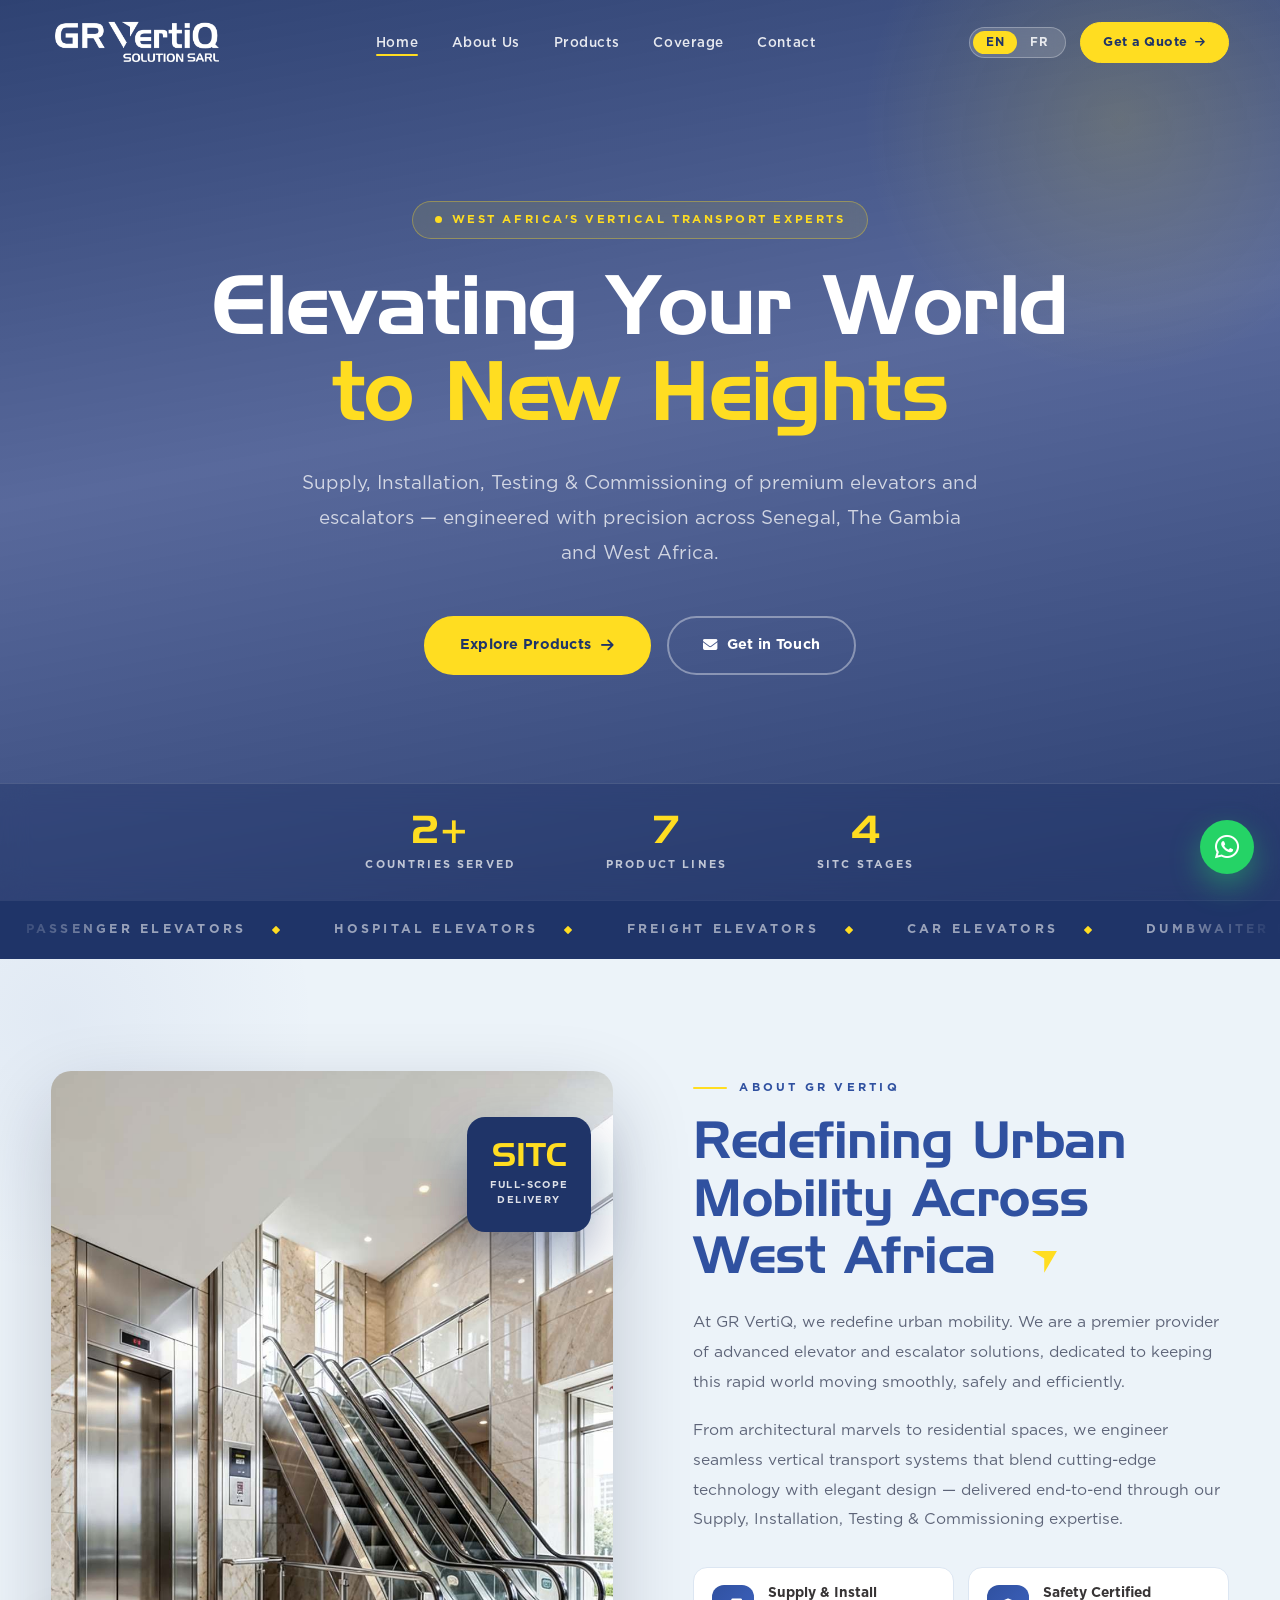
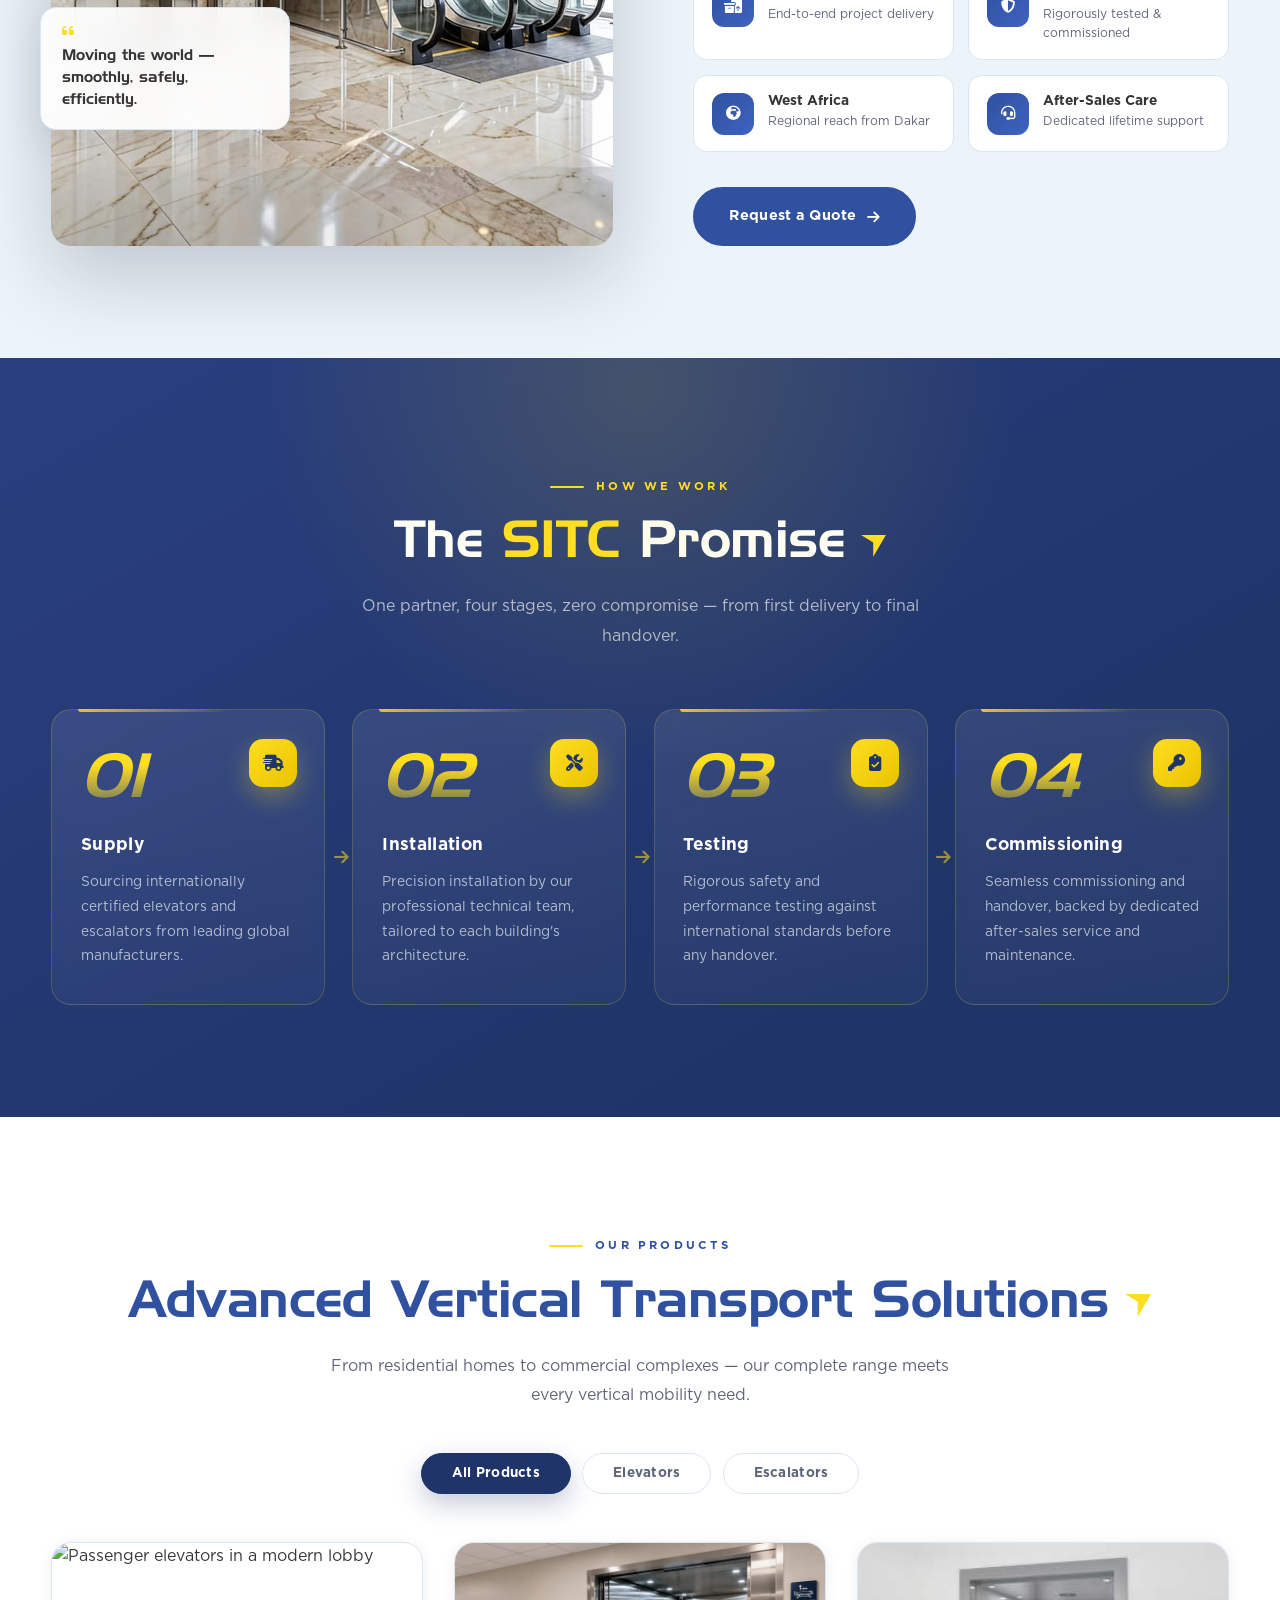
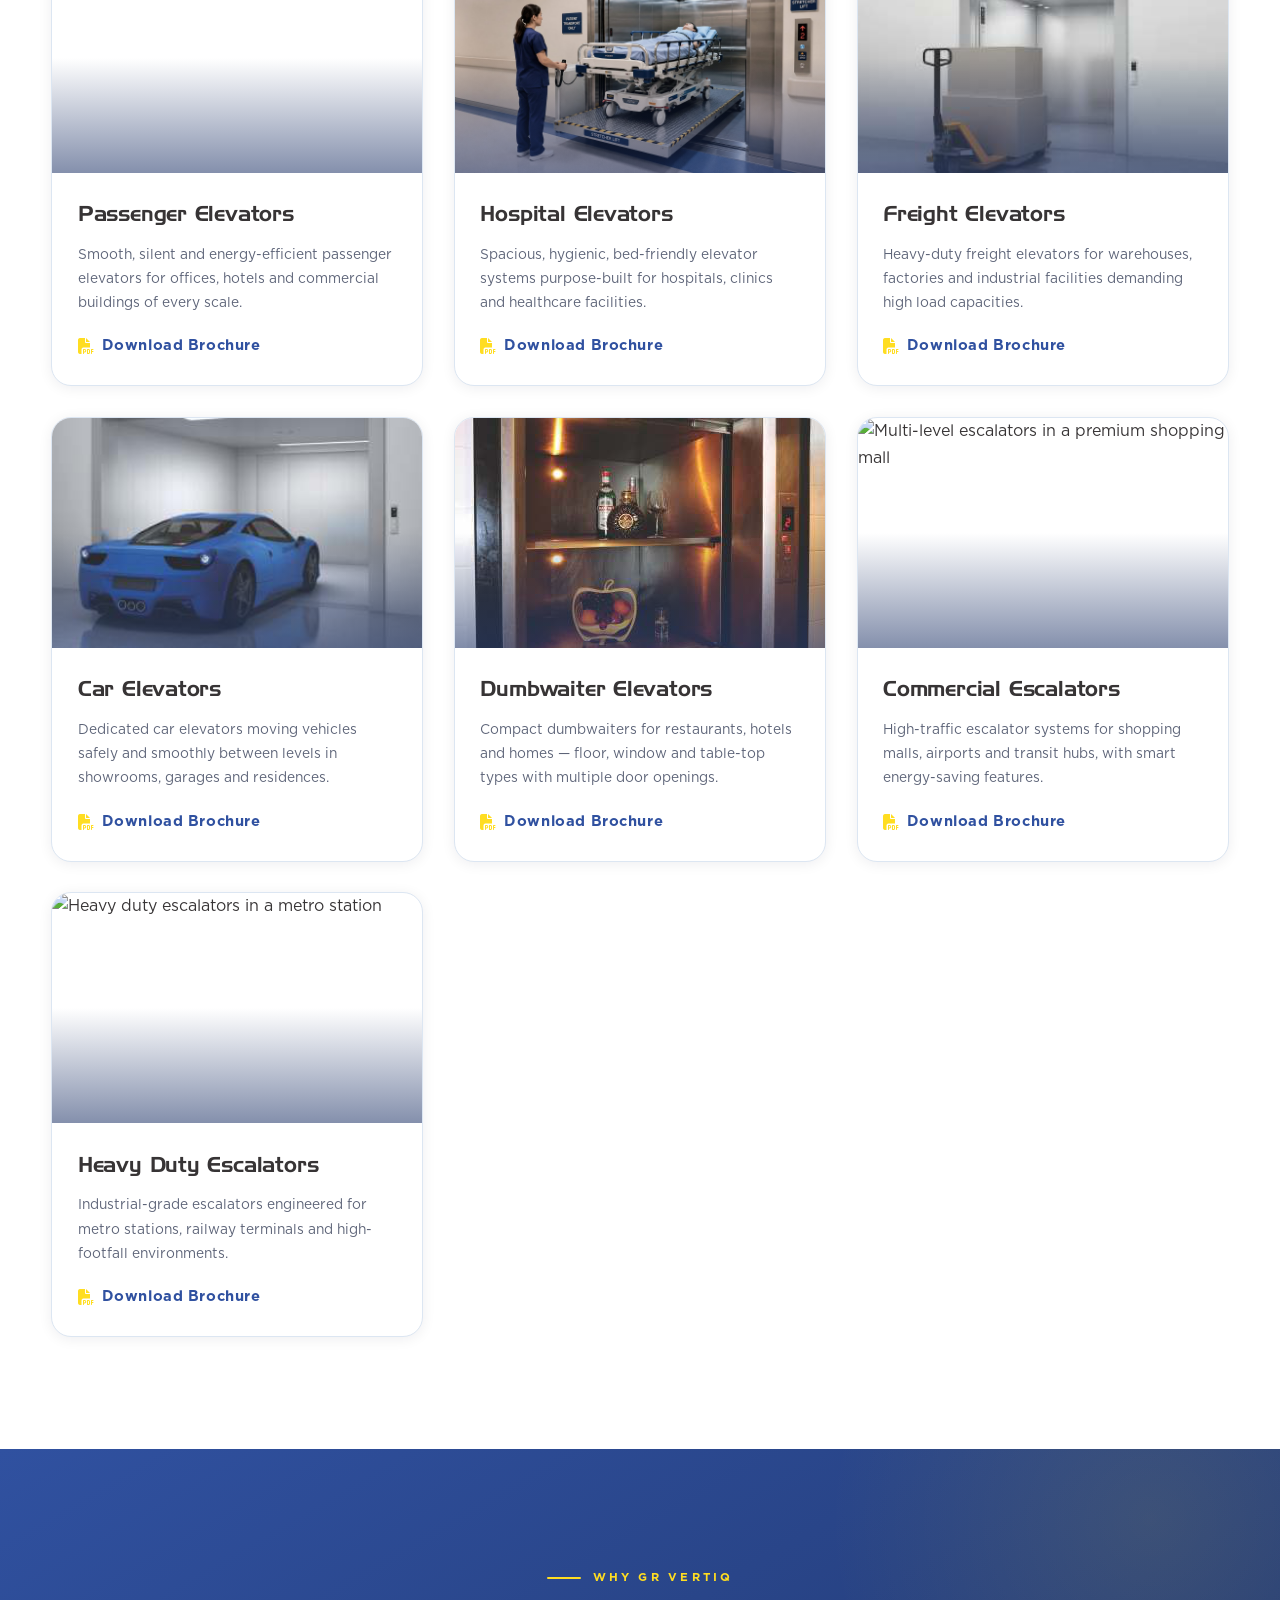
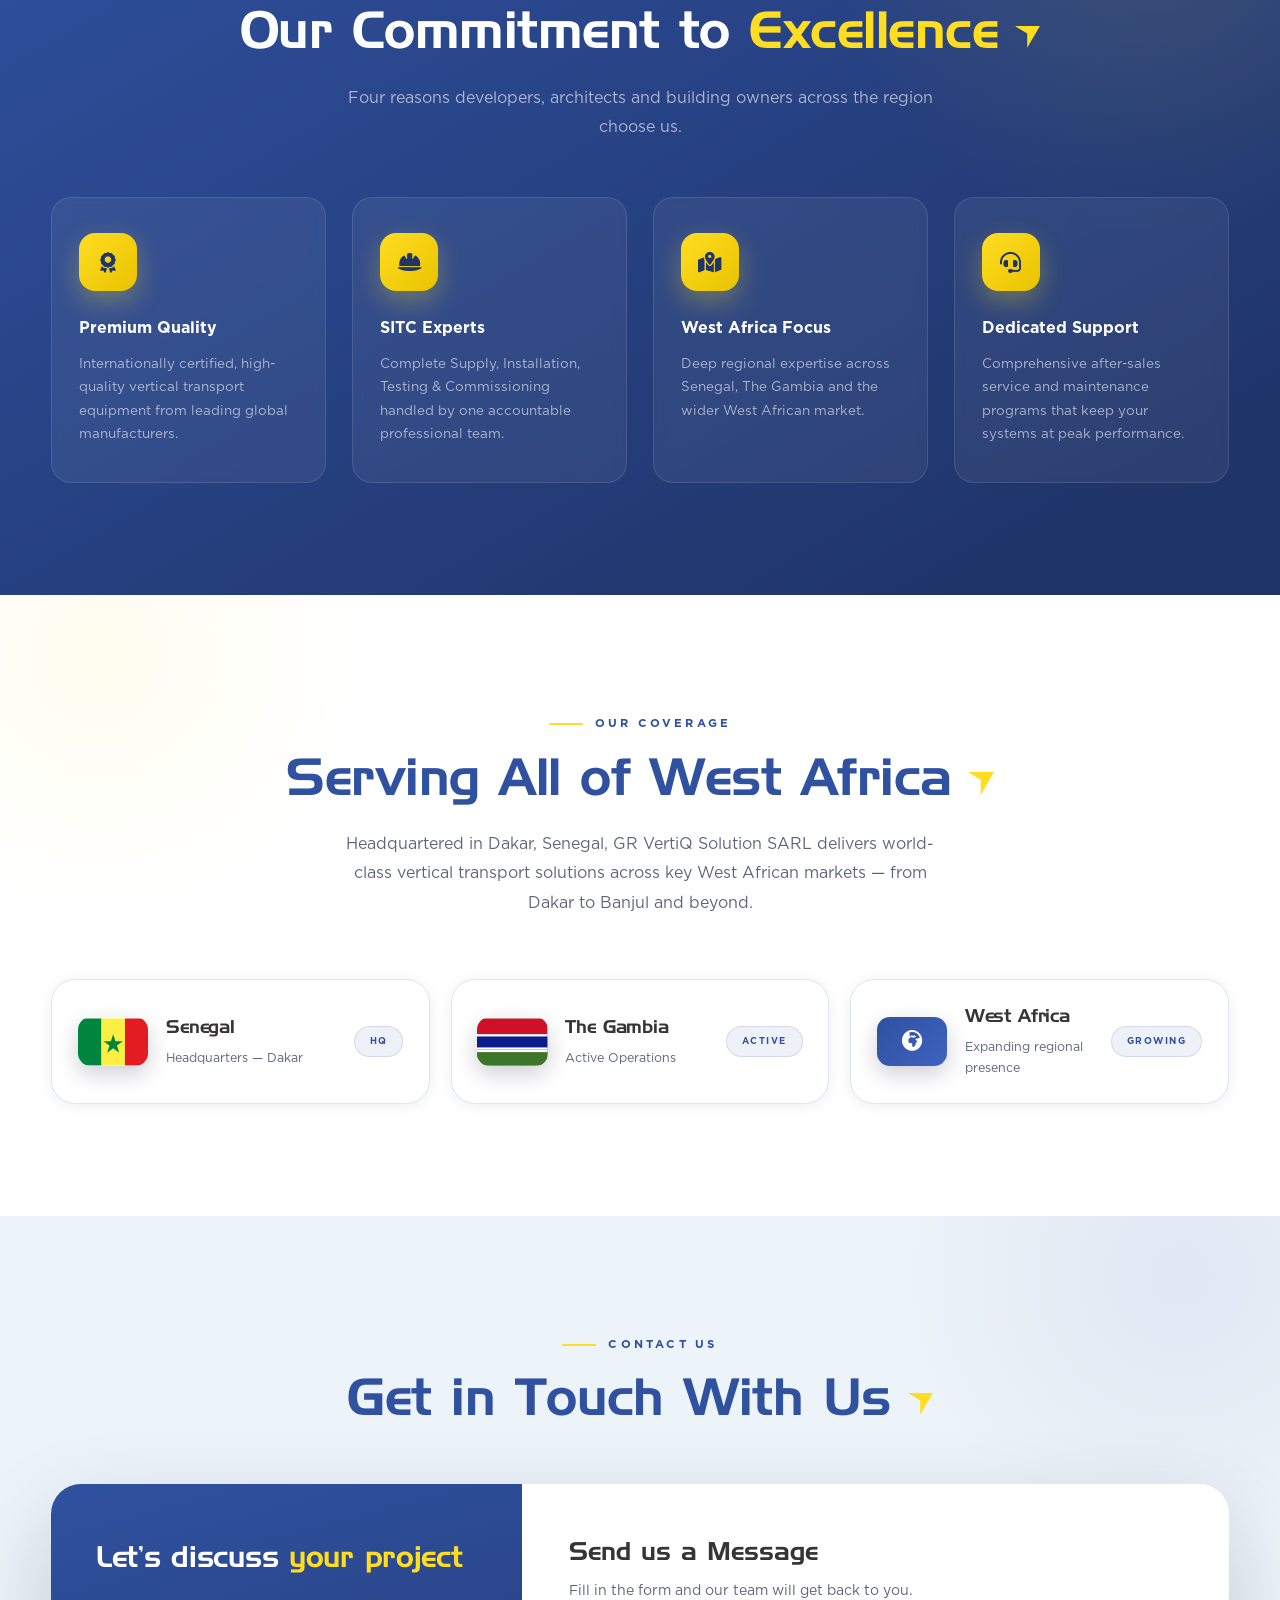
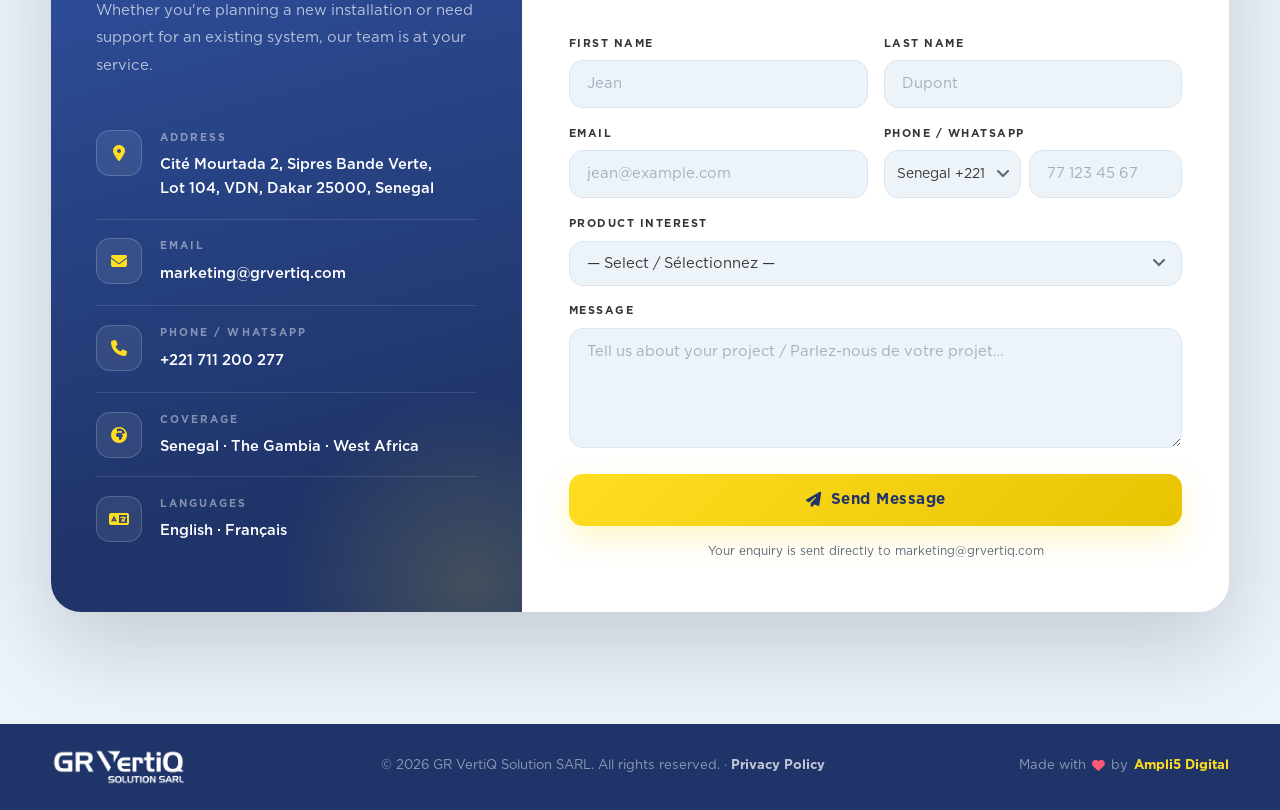
==== index.html @ 3d5f57a4 "GR VertiQ Solution SARL website — brochure-themed bilingual single-page site Elevators & escalators " ====
<!DOCTYPE html>
<html lang="en">
<head>
<meta charset="UTF-8">
<meta name="viewport" content="width=device-width, initial-scale=1.0">

<!-- ════════════ SEO: PRIMARY ════════════
     NOTE: update the domain below if the live site is not https://www.grvertiq.com/ -->
<title>GR VertiQ Solution SARL — Elevators & Escalators | Senegal · The Gambia · West Africa</title>
<meta name="description" content="GR VertiQ Solution SARL — Supply, Installation, Testing &amp; Commissioning (SITC) of premium elevators and escalators across Senegal, The Gambia and West Africa. Request a free quote.">
<meta name="keywords" content="elevators Senegal, escalators Senegal, elevators Dakar, lift installation Senegal, ascenseurs Sénégal, escalators Gambie, passenger elevators, hospital elevators, freight elevators, car elevators, dumbwaiter elevators, SITC, GR VertiQ, West Africa elevators">
<meta name="author" content="GR VertiQ Solution SARL">
<meta name="robots" content="index, follow, max-image-preview:large, max-snippet:-1, max-video-preview:-1">
<meta name="theme-color" content="#1F3468">
<link rel="canonical" href="https://www.grvertiq.com/">

<!-- Geo targeting -->
<meta name="geo.region" content="SN-DK">
<meta name="geo.placename" content="Dakar, Senegal">
<meta name="geo.position" content="14.7167;-17.4677">
<meta name="ICBM" content="14.7167, -17.4677">

<!-- ════════════ Open Graph (Facebook / LinkedIn / WhatsApp) ════════════ -->
<meta property="og:type" content="website">
<meta property="og:site_name" content="GR VertiQ Solution SARL">
<meta property="og:title" content="GR VertiQ Solution SARL — Premium Elevators &amp; Escalators in West Africa">
<meta property="og:description" content="Supply, Installation, Testing &amp; Commissioning of premium elevators and escalators across Senegal, The Gambia and West Africa.">
<meta property="og:url" content="https://www.grvertiq.com/">
<meta property="og:image" content="https://www.grvertiq.com/logo.png">
<meta property="og:image:width" content="1200">
<meta property="og:image:height" content="630">
<meta property="og:image:alt" content="Premium modern elevators by GR VertiQ Solution SARL">
<meta property="og:locale" content="en_US">
<meta property="og:locale:alternate" content="fr_FR">

<!-- ════════════ Twitter Card ════════════ -->
<meta name="twitter:card" content="summary_large_image">
<meta name="twitter:title" content="GR VertiQ Solution SARL — Elevators &amp; Escalators, West Africa">
<meta name="twitter:description" content="Premium vertical transport solutions — supplied, installed, tested and commissioned across Senegal, The Gambia and West Africa.">
<meta name="twitter:image" content="https://www.grvertiq.com/logo.png">
<meta name="twitter:image:alt" content="Premium modern elevators by GR VertiQ Solution SARL">

<link rel="icon" type="image/png" href="logo.png">
<link rel="apple-touch-icon" href="logo.png">

<!-- ════════════ Structured data: LocalBusiness ════════════ -->
<script type="application/ld+json">
{
  "@context": "https://schema.org",
  "@type": "LocalBusiness",
  "@id": "https://www.grvertiq.com/#business",
  "name": "GR VertiQ Solution SARL",
  "description": "Supply, Installation, Testing & Commissioning (SITC) of premium elevators and escalators across Senegal, The Gambia and West Africa.",
  "url": "https://www.grvertiq.com/",
  "logo": "https://www.grvertiq.com/logo.png",
  "image": "https://www.grvertiq.com/logo.png",
  "email": "marketing@grvertiq.com",
  "telephone": "+221711200277",
  "address": {
    "@type": "PostalAddress",
    "addressLocality": "Dakar",
    "addressCountry": "SN"
  },
  "geo": {
    "@type": "GeoCoordinates",
    "latitude": 14.7167,
    "longitude": -17.4677
  },
  "areaServed": [
    { "@type": "Country", "name": "Senegal" },
    { "@type": "Country", "name": "The Gambia" },
    { "@type": "Place", "name": "West Africa" }
  ],
  "knowsLanguage": ["en", "fr"],
  "makesOffer": [
    { "@type": "Offer", "itemOffered": { "@type": "Service", "name": "Passenger Elevators" } },
    { "@type": "Offer", "itemOffered": { "@type": "Service", "name": "Hospital Elevators" } },
    { "@type": "Offer", "itemOffered": { "@type": "Service", "name": "Freight Elevators" } },
    { "@type": "Offer", "itemOffered": { "@type": "Service", "name": "Car Elevators" } },
    { "@type": "Offer", "itemOffered": { "@type": "Service", "name": "Dumbwaiter Elevators" } },
    { "@type": "Offer", "itemOffered": { "@type": "Service", "name": "Commercial Escalators" } },
    { "@type": "Offer", "itemOffered": { "@type": "Service", "name": "Heavy Duty Escalators" } },
    { "@type": "Offer", "itemOffered": { "@type": "Service", "name": "Elevator & Escalator Maintenance" } }
  ]
}
</script>
<!-- Brand fonts from the GRVERTIQ brochure (Handel Gothic headings · Gotham body) -->
<link rel="preload" href="fonts/HandelGothic.ttf" as="font" type="font/ttf" crossorigin>
<link rel="preload" href="fonts/Gotham-Book.otf" as="font" type="font/otf" crossorigin>
<link rel="preload" href="fonts/Gotham-Bold.otf" as="font" type="font/otf" crossorigin>
<link rel="stylesheet" href="https://cdnjs.cloudflare.com/ajax/libs/font-awesome/6.5.0/css/all.min.css">
<script>document.documentElement.classList.add('js');</script>
<link rel="stylesheet" href="styles.css">
</head>
<body>

<!-- PRELOADER -->
<div id="loader">
  <img src="logo.png" alt="GR VertiQ">
  <div class="loader-bar"><i></i></div>
</div>

<!-- NAV -->
<nav id="nav">
  <a href="#home" class="nav-logo"><img src="logo.png" alt="GR VertiQ Solution SARL"></a>
  <ul class="nav-links">
    <li><a href="#home"><span class="en-only">Home</span><span class="fr-only">Accueil</span></a></li>
    <li><a href="#about"><span class="en-only">About Us</span><span class="fr-only">À Propos</span></a></li>
    <li><a href="#products"><span class="en-only">Products</span><span class="fr-only">Produits</span></a></li>
    <li><a href="#location"><span class="en-only">Coverage</span><span class="fr-only">Couverture</span></a></li>
    <li><a href="#contact"><span class="en-only">Contact</span><span class="fr-only">Contact</span></a></li>
  </ul>
  <div class="nav-right">
    <div class="lang-pill">
      <button class="lang-btn on" id="btnEN" onclick="setLang('en')">EN</button>
      <button class="lang-btn" id="btnFR" onclick="setLang('fr')">FR</button>
    </div>
    <a href="#contact" class="nav-cta"><span class="en-only">Get a Quote</span><span class="fr-only">Devis</span> <i class="fas fa-arrow-right" style="font-size:.7rem;"></i></a>
    <button class="hamburger" id="ham" onclick="toggleNav()" aria-label="Menu">
      <span></span><span></span><span></span>
    </button>
  </div>
</nav>

<!-- MOBILE MENU -->
<div class="mobile-menu" id="mmenu">
  <img src="logo.png" alt="GR VertiQ" class="mlogo">
  <button class="mclose" onclick="toggleNav()" aria-label="Close menu"><i class="fas fa-xmark"></i></button>
  <a href="#home"><span class="mnum">01</span><span class="en-only">Home</span><span class="fr-only">Accueil</span></a>
  <a href="#about"><span class="mnum">02</span><span class="en-only">About Us</span><span class="fr-only">À Propos</span></a>
  <a href="#products"><span class="mnum">03</span><span class="en-only">Products</span><span class="fr-only">Produits</span></a>
  <a href="#location"><span class="mnum">04</span><span class="en-only">Coverage</span><span class="fr-only">Couverture</span></a>
  <a href="#contact"><span class="mnum">05</span><span class="en-only">Contact</span><span class="fr-only">Contact</span></a>
</div>

<!-- HERO -->
<section id="home">
  <div class="hero-bg" id="heroBg"></div>
  <div class="hero-ov"></div>
  <div class="hero-glow"></div>
  <div class="hero-c">
    <div class="hero-badge h-in">
      <span class="dot"></span>
      <span class="en-only">West Africa's Vertical Transport Experts</span>
      <span class="fr-only">Experts en Transport Vertical en Afrique de l'Ouest</span>
    </div>
    <h1 class="hero-h1 h-in hd1">
      <span class="en-only">Elevating Your World <em>to New Heights</em></span>
      <span class="fr-only">Élevons Votre Monde <em>Vers de Nouveaux Sommets</em></span>
    </h1>
    <p class="hero-sub h-in hd2">
      <span class="en-only">Supply, Installation, Testing &amp; Commissioning of premium elevators and escalators — engineered with precision across Senegal, The Gambia and West Africa.</span>
      <span class="fr-only">Fourniture, Installation, Tests et Mise en Service d'ascenseurs et d'escalators haut de gamme — avec précision au Sénégal, en Gambie et en Afrique de l'Ouest.</span>
    </p>
    <div class="hero-btns h-in hd3">
      <a href="#products" class="btn btn-gold">
        <span class="en-only">Explore Products</span><span class="fr-only">Voir Nos Produits</span>
        <i class="fas fa-arrow-right"></i>
      </a>
      <a href="#contact" class="btn btn-ghost">
        <i class="fas fa-envelope"></i>
        <span class="en-only">Get in Touch</span><span class="fr-only">Nous Contacter</span>
      </a>
    </div>
  </div>
  <div class="hero-stats">
    <div class="hstat"><div class="hstat-n"><span class="cnt" data-n="2">0</span>+</div><div class="hstat-l en-only">Countries Served</div><div class="hstat-l fr-only">Pays Desservis</div></div>
    <div class="hstat"><div class="hstat-n"><span class="cnt" data-n="7">0</span></div><div class="hstat-l en-only">Product Lines</div><div class="hstat-l fr-only">Gammes de Produits</div></div>
    <div class="hstat"><div class="hstat-n"><span class="cnt" data-n="4">0</span></div><div class="hstat-l en-only">SITC Stages</div><div class="hstat-l fr-only">Étapes SITC</div></div>
  </div>
</section>

<!-- MARQUEE -->
<div class="marquee" aria-hidden="true">
  <div class="mq-track" id="mqTrack">
    <span class="mq-item"><span class="en-only">Passenger Elevators</span><span class="fr-only">Ascenseurs Passagers</span> <i class="fas fa-diamond"></i></span>
    <span class="mq-item"><span class="en-only">Hospital Elevators</span><span class="fr-only">Ascenseurs Hospitaliers</span> <i class="fas fa-diamond"></i></span>
    <span class="mq-item"><span class="en-only">Freight Elevators</span><span class="fr-only">Monte-Charges</span> <i class="fas fa-diamond"></i></span>
    <span class="mq-item"><span class="en-only">Car Elevators</span><span class="fr-only">Ascenseurs pour Voitures</span> <i class="fas fa-diamond"></i></span>
    <span class="mq-item"><span class="en-only">Dumbwaiter Elevators</span><span class="fr-only">Monte-Plats</span> <i class="fas fa-diamond"></i></span>
    <span class="mq-item"><span class="en-only">Commercial Escalators</span><span class="fr-only">Escalators Commerciaux</span> <i class="fas fa-diamond"></i></span>
    <span class="mq-item"><span class="en-only">Heavy Duty Escalators</span><span class="fr-only">Escalators Grande Capacité</span> <i class="fas fa-diamond"></i></span>
  </div>
</div>

<!-- ENGINEERING SHOWCASE (3D)
<section id="engineering" class="eng" aria-label="Elevator engineering showcase">
  <div class="eng-pin" id="engPin">
    <canvas id="engCanvas" aria-hidden="true"></canvas>
    <div class="eng-points" id="engPoints" aria-hidden="true">
      <div class="eng-pt" data-part="cabin"><span class="pt-dot"></span><div><h4><span class="en-only">Elevator Cabin</span><span class="fr-only">Cabine</span></h4><p><span class="en-only">Premium passenger car with architectural finishes</span><span class="fr-only">Cabine haut de gamme aux finitions architecturales</span></p></div></div>
      <div class="eng-pt" data-part="doors"><span class="pt-dot"></span><div><h4><span class="en-only">Door System</span><span class="fr-only">Système de Portes</span></h4><p><span class="en-only">Sensor-protected automatic landing doors</span><span class="fr-only">Portes palières automatiques protégées par capteurs</span></p></div></div>
      <div class="eng-pt" data-part="railL"><span class="pt-dot"></span><div><h4><span class="en-only">Guide Rails</span><span class="fr-only">Rails de Guidage</span></h4><p><span class="en-only">Precision-aligned vertical guidance</span><span class="fr-only">Guidage vertical aligné avec précision</span></p></div></div>
      <div class="eng-pt" data-part="counterweight"><span class="pt-dot"></span><div><h4><span class="en-only">Counterweight</span><span class="fr-only">Contrepoids</span></h4><p><span class="en-only">Balances the car for efficient travel</span><span class="fr-only">Équilibre la cabine pour un déplacement efficace</span></p></div></div>
      <div class="eng-pt" data-part="motor"><span class="pt-dot"></span><div><h4><span class="en-only">Traction Motor</span><span class="fr-only">Moteur de Traction</span></h4><p><span class="en-only">Gearless drive machine — smooth and silent</span><span class="fr-only">Machine gearless — fluide et silencieuse</span></p></div></div>
      <div class="eng-pt" data-part="ropes"><span class="pt-dot"></span><div><h4><span class="en-only">Suspension Ropes</span><span class="fr-only">Câbles de Suspension</span></h4><p><span class="en-only">High-tensile steel cables with safety reserves</span><span class="fr-only">Câbles acier haute résistance avec réserves de sécurité</span></p></div></div>
      <div class="eng-pt" data-part="cabinet"><span class="pt-dot"></span><div><h4><span class="en-only">Control Cabinet</span><span class="fr-only">Armoire de Commande</span></h4><p><span class="en-only">Intelligent controller monitoring every move</span><span class="fr-only">Contrôleur intelligent surveillant chaque mouvement</span></p></div></div>
      <div class="eng-pt" data-part="brake"><span class="pt-dot"></span><div><h4><span class="en-only">Safety Brake</span><span class="fr-only">Frein de Sécurité</span></h4><p><span class="en-only">Certified emergency stopping gear</span><span class="fr-only">Parachute d'arrêt d'urgence certifié</span></p></div></div>
      <div class="eng-pt" data-part="governor"><span class="pt-dot"></span><div><h4><span class="en-only">Overspeed Governor</span><span class="fr-only">Limiteur de Vitesse</span></h4><p><span class="en-only">Mechanical watchdog on travel speed</span><span class="fr-only">Surveillance mécanique de la vitesse</span></p></div></div>
      <div class="eng-pt" data-part="buffer"><span class="pt-dot"></span><div><h4><span class="en-only">Pit Buffers</span><span class="fr-only">Amortisseurs de Fosse</span></h4><p><span class="en-only">Energy absorbers — the final protection layer</span><span class="fr-only">Absorbeurs d'énergie — l'ultime protection</span></p></div></div>
    </div>
    <div class="eng-scrollhint" id="engHint"><span class="en-only">Scroll to explore the system</span><span class="fr-only">Faites défiler pour explorer</span><div class="line"></div></div>
  </div>
</section> -->

<!-- ABOUT -->
<section id="about">
  <div class="ctr">
    <div class="about-grid">
      <div class="about-imgs rv-l">
        <img class="aimg-main" src="images/about-brochure-cover.jpg" alt="Premium elevator and escalators in a marble lobby" loading="lazy">
        <div class="about-float">
          <div class="fn">SITC</div>
          <div class="ft en-only">Full-Scope<br>Delivery</div>
          <div class="ft fr-only">Prestation<br>Complète</div>
        </div>
        <div class="about-quote">
          <i class="fas fa-quote-left"></i>
          <p class="en-only">Moving the world — smoothly, safely, efficiently.</p>
          <p class="fr-only">Faire bouger le monde — en douceur, en sécurité, efficacement.</p>
        </div>
      </div>
      <div class="about-body">
        <div class="sec-label rv"><span class="en-only">About GR VertiQ</span><span class="fr-only">À Propos de GR VertiQ</span></div>
        <h2 class="sec-h2 rv d1">
          <span class="en-only">Redefining <span>Urban Mobility</span> Across West Africa</span>
          <span class="fr-only">Redéfinir la <span>Mobilité Urbaine</span> en Afrique de l'Ouest</span>
        </h2>
        <p class="rv d2 en-only">At GR VertiQ, we redefine urban mobility. We are a premier provider of advanced elevator and escalator solutions, dedicated to keeping this rapid world moving smoothly, safely and efficiently.</p>
        <p class="rv d2 fr-only">Chez GR VertiQ, nous redéfinissons la mobilité urbaine. Fournisseur de premier plan de solutions avancées d'ascenseurs et d'escalators, nous veillons à ce que ce monde en mouvement avance en douceur, en sécurité et avec efficacité.</p>
        <p class="rv d2 en-only">From architectural marvels to residential spaces, we engineer seamless vertical transport systems that blend cutting-edge technology with elegant design — delivered end-to-end through our Supply, Installation, Testing &amp; Commissioning expertise.</p>
        <p class="rv d2 fr-only">Des merveilles architecturales aux espaces résidentiels, nous concevons des systèmes de transport vertical alliant technologie de pointe et design élégant — livrés clé en main grâce à notre expertise en Fourniture, Installation, Tests et Mise en Service.</p>
        <div class="features-grid rv d3">
          <div class="feat"><div class="feat-ico"><i class="fas fa-boxes-packing"></i></div><div><h4><span class="en-only">Supply &amp; Install</span><span class="fr-only">Fourniture &amp; Pose</span></h4><p><span class="en-only">End-to-end project delivery</span><span class="fr-only">Projets livrés de bout en bout</span></p></div></div>
          <div class="feat"><div class="feat-ico"><i class="fas fa-shield-halved"></i></div><div><h4><span class="en-only">Safety Certified</span><span class="fr-only">Certifié Sécurité</span></h4><p><span class="en-only">Rigorously tested &amp; commissioned</span><span class="fr-only">Testé et mis en service avec rigueur</span></p></div></div>
          <div class="feat"><div class="feat-ico"><i class="fas fa-earth-africa"></i></div><div><h4><span class="en-only">West Africa</span><span class="fr-only">Afrique de l'Ouest</span></h4><p><span class="en-only">Regional reach from Dakar</span><span class="fr-only">Rayonnement régional depuis Dakar</span></p></div></div>
          <div class="feat"><div class="feat-ico"><i class="fas fa-headset"></i></div><div><h4><span class="en-only">After-Sales Care</span><span class="fr-only">Service Après-Vente</span></h4><p><span class="en-only">Dedicated lifetime support</span><span class="fr-only">Support dédié et durable</span></p></div></div>
        </div>
        <a href="#contact" class="btn btn-navy rv d4"><span class="en-only">Request a Quote</span><span class="fr-only">Demander un Devis</span> <i class="fas fa-arrow-right"></i></a>
      </div>
    </div>
  </div>
</section>

<!-- SITC PROCESS -->
<section id="process">
  <div class="ctr">
    <div class="center">
      <div class="sec-label rv"><span class="en-only">How We Work</span><span class="fr-only">Notre Méthode</span></div>
      <h2 class="sec-h2 rv d1"><span class="en-only">The <span>SITC</span> Promise</span><span class="fr-only">L'Engagement <span>SITC</span></span></h2>
      <p class="lead rv d2"><span class="en-only">One partner, four stages, zero compromise — from first delivery to final handover.</span><span class="fr-only">Un partenaire, quatre étapes, zéro compromis — de la première livraison à la remise finale.</span></p>
    </div>
    <div class="proc-grid">
      <div class="proc rv"><div class="proc-ico"><i class="fas fa-truck-fast"></i></div><i class="fas fa-arrow-right proc-link"></i><div class="proc-n">01</div><h3><span class="en-only">Supply</span><span class="fr-only">Fourniture</span></h3><p><span class="en-only">Sourcing internationally certified elevators and escalators from leading global manufacturers.</span><span class="fr-only">Approvisionnement en équipements certifiés auprès des plus grands fabricants mondiaux.</span></p></div>
      <div class="proc rv d1"><div class="proc-ico"><i class="fas fa-screwdriver-wrench"></i></div><i class="fas fa-arrow-right proc-link"></i><div class="proc-n">02</div><h3><span class="en-only">Installation</span><span class="fr-only">Installation</span></h3><p><span class="en-only">Precision installation by our professional technical team, tailored to each building's architecture.</span><span class="fr-only">Pose de précision par notre équipe technique, adaptée à l'architecture de chaque bâtiment.</span></p></div>
      <div class="proc rv d2"><div class="proc-ico"><i class="fas fa-clipboard-check"></i></div><i class="fas fa-arrow-right proc-link"></i><div class="proc-n">03</div><h3><span class="en-only">Testing</span><span class="fr-only">Tests</span></h3><p><span class="en-only">Rigorous safety and performance testing against international standards before any handover.</span><span class="fr-only">Tests rigoureux de sécurité et de performance selon les normes internationales avant remise.</span></p></div>
      <div class="proc rv d3"><div class="proc-ico"><i class="fas fa-key"></i></div><i class="fas fa-arrow-right proc-link"></i><div class="proc-n">04</div><h3><span class="en-only">Commissioning</span><span class="fr-only">Mise en Service</span></h3><p><span class="en-only">Seamless commissioning and handover, backed by dedicated after-sales service and maintenance.</span><span class="fr-only">Mise en service fluide et remise des clés, avec service après-vente et maintenance dédiés.</span></p></div>
    </div>
  </div>
</section>

<!-- PRODUCTS -->
<section id="products">
  <div class="ctr wide">
    <div class="center">
      <div class="sec-label rv"><span class="en-only">Our Products</span><span class="fr-only">Nos Produits</span></div>
      <h2 class="sec-h2 rv d1"><span class="en-only">Advanced <span>Vertical Transport</span> Solutions</span><span class="fr-only">Solutions de <span>Transport Vertical</span> Avancées</span></h2>
      <p class="lead rv d2"><span class="en-only">From residential homes to commercial complexes — our complete range meets every vertical mobility need.</span><span class="fr-only">Des résidences aux complexes commerciaux — notre gamme complète répond à chaque besoin de mobilité verticale.</span></p>
    </div>
    <div class="tabs rv">
      <button class="tab on" data-f="all" onclick="filterProd(this,'all')"><span class="en-only">All Products</span><span class="fr-only">Tous</span></button>
      <button class="tab" data-f="elev" onclick="filterProd(this,'elev')"><span class="en-only">Elevators</span><span class="fr-only">Ascenseurs</span></button>
      <button class="tab" data-f="esc" onclick="filterProd(this,'esc')"><span class="en-only">Escalators</span><span class="fr-only">Escalators</span></button>
    </div>
    <div class="prod-grid">

      <div class="pcard rv" data-c="elev">
        <div class="pcard-img">
          <img src="https://images.unsplash.com/photo-1758448721149-aa0ce8e1b2c9?w=800&q=80&auto=format&fit=crop" alt="Passenger elevators in a modern lobby" loading="lazy">
          <div class="pcard-ov"></div>
        </div>
        <div class="pcard-body">
          <h3><span class="en-only">Passenger Elevators</span><span class="fr-only">Ascenseurs Passagers</span></h3>
          <p><span class="en-only">Smooth, silent and energy-efficient passenger elevators for offices, hotels and commercial buildings of every scale.</span><span class="fr-only">Ascenseurs silencieux et économes en énergie pour bureaux, hôtels et bâtiments commerciaux de toutes tailles.</span></p>
          <button class="pcard-link dl-btn" data-pdf="pdf/GRVERTIQ Passenger Elevator.pdf" data-product="Passenger Elevator Brochure"><i class="fas fa-file-pdf"></i> <span class="en-only">Download Brochure</span><span class="fr-only">Télécharger la Brochure</span></button>
        </div>
      </div>

      <div class="pcard rv d1" data-c="elev">
        <div class="pcard-img">
          <img src="images/hospital-elevator.jpg" alt="Hospital stretcher lift with patient transport" loading="lazy">
          <div class="pcard-ov"></div>
        </div>
        <div class="pcard-body">
          <h3><span class="en-only">Hospital Elevators</span><span class="fr-only">Ascenseurs Hospitaliers</span></h3>
          <p><span class="en-only">Spacious, hygienic, bed-friendly elevator systems purpose-built for hospitals, clinics and healthcare facilities.</span><span class="fr-only">Systèmes spacieux et hygiéniques, adaptés aux lits, conçus pour hôpitaux, cliniques et établissements de santé.</span></p>
          <button class="pcard-link dl-btn" data-pdf="pdf/GRVERTIQ Hospital Elevator.pdf" data-product="Hospital Elevator Brochure"><i class="fas fa-file-pdf"></i> <span class="en-only">Download Brochure</span><span class="fr-only">Télécharger la Brochure</span></button>
        </div>
      </div>

      <div class="pcard rv d2" data-c="elev">
        <div class="pcard-img">
          <img src="images/freight-elevator-brochure-1.jpg" alt="Freight elevator with palletized goods on a pallet truck" loading="lazy">
          <div class="pcard-ov"></div>
        </div>
        <div class="pcard-body">
          <h3><span class="en-only">Freight Elevators</span><span class="fr-only">Monte-Charges</span></h3>
          <p><span class="en-only">Heavy-duty freight elevators for warehouses, factories and industrial facilities demanding high load capacities.</span><span class="fr-only">Monte-charges robustes pour entrepôts, usines et sites industriels exigeant de fortes capacités de charge.</span></p>
          <button class="pcard-link dl-btn" data-pdf="pdf/GRVERTIQ Freight, Car & Dumbwaiter Elevator.pdf" data-product="Freight Elevator Brochure"><i class="fas fa-file-pdf"></i> <span class="en-only">Download Brochure</span><span class="fr-only">Télécharger la Brochure</span></button>
        </div>
      </div>

      <div class="pcard rv" data-c="elev">
        <div class="pcard-img">
          <img src="images/car-elevator-brochure.jpg" alt="Car elevator carrying a sports car between parking levels" loading="lazy">
          <div class="pcard-ov"></div>
        </div>
        <div class="pcard-body">
          <h3><span class="en-only">Car Elevators</span><span class="fr-only">Ascenseurs pour Voitures</span></h3>
          <p><span class="en-only">Dedicated car elevators moving vehicles safely and smoothly between levels in showrooms, garages and residences.</span><span class="fr-only">Ascenseurs dédiés aux voitures, déplaçant les véhicules en toute sécurité entre les niveaux des showrooms, garages et résidences.</span></p>
          <button class="pcard-link dl-btn" data-pdf="pdf/GRVERTIQ Freight, Car & Dumbwaiter Elevator.pdf" data-product="Car Elevator Brochure"><i class="fas fa-file-pdf"></i> <span class="en-only">Download Brochure</span><span class="fr-only">Télécharger la Brochure</span></button>
        </div>
      </div>

      <div class="pcard rv d1" data-c="elev">
        <div class="pcard-img">
          <img src="images/dumbwaiter-brochure-1.jpg" alt="Dumbwaiter elevator serving food and drinks between floors" loading="lazy">
          <div class="pcard-ov"></div>
        </div>
        <div class="pcard-body">
          <h3><span class="en-only">Dumbwaiter Elevators</span><span class="fr-only">Monte-Plats</span></h3>
          <p><span class="en-only">Compact dumbwaiters for restaurants, hotels and homes — floor, window and table-top types with multiple door openings.</span><span class="fr-only">Monte-plats compacts pour restaurants, hôtels et maisons — modèles au sol, en fenêtre ou sur table, avec plusieurs types d'ouverture.</span></p>
          <button class="pcard-link dl-btn" data-pdf="pdf/GRVERTIQ Freight, Car & Dumbwaiter Elevator.pdf" data-product="Dumbwaiter Elevator Brochure"><i class="fas fa-file-pdf"></i> <span class="en-only">Download Brochure</span><span class="fr-only">Télécharger la Brochure</span></button>
        </div>
      </div>

      <div class="pcard rv d1" data-c="esc">
        <div class="pcard-img">
          <img src="https://images.unsplash.com/photo-1565790330901-1c455edfa9b6?w=800&q=80&auto=format&fit=crop" alt="Multi-level escalators in a premium shopping mall" loading="lazy">
          <div class="pcard-ov"></div>
        </div>
        <div class="pcard-body">
          <h3><span class="en-only">Commercial Escalators</span><span class="fr-only">Escalators Commerciaux</span></h3>
          <p><span class="en-only">High-traffic escalator systems for shopping malls, airports and transit hubs, with smart energy-saving features.</span><span class="fr-only">Escalators à fort trafic pour centres commerciaux, aéroports et hubs de transit, avec fonctions d'économie d'énergie.</span></p>
          <button class="pcard-link dl-btn" data-pdf="pdf/GRVERTIQ Escalator.pdf" data-product="Commercial Escalator Brochure"><i class="fas fa-file-pdf"></i> <span class="en-only">Download Brochure</span><span class="fr-only">Télécharger la Brochure</span></button>
        </div>
      </div>

      <div class="pcard rv d2" data-c="esc">
        <div class="pcard-img">
          <img src="https://images.unsplash.com/photo-1609835625435-d56b3190545c?w=800&q=80&auto=format&fit=crop" alt="Heavy duty escalators in a metro station" loading="lazy">
          <div class="pcard-ov"></div>
        </div>
        <div class="pcard-body">
          <h3><span class="en-only">Heavy Duty Escalators</span><span class="fr-only">Escalators Grande Capacité</span></h3>
          <p><span class="en-only">Industrial-grade escalators engineered for metro stations, railway terminals and high-footfall environments.</span><span class="fr-only">Escalators de qualité industrielle pour stations de métro, gares et environnements à très forte affluence.</span></p>
          <button class="pcard-link dl-btn" data-pdf="pdf/GRVERTIQ Escalator.pdf" data-product="Heavy Duty Escalator Brochure"><i class="fas fa-file-pdf"></i> <span class="en-only">Download Brochure</span><span class="fr-only">Télécharger la Brochure</span></button>
        </div>
      </div>

    </div>
  </div>
</section>

<!-- WHY -->
<section id="why">
  <div class="ctr">
    <div class="center">
      <div class="sec-label rv"><span class="en-only">Why GR VertiQ</span><span class="fr-only">Pourquoi GR VertiQ</span></div>
      <h2 class="sec-h2 rv d1"><span class="en-only">Our Commitment to <span>Excellence</span></span><span class="fr-only">Notre Engagement pour <span>l'Excellence</span></span></h2>
      <p class="lead rv d2"><span class="en-only">Four reasons developers, architects and building owners across the region choose us.</span><span class="fr-only">Quatre raisons pour lesquelles promoteurs, architectes et propriétaires de la région nous choisissent.</span></p>
    </div>
    <div class="why-grid">
      <div class="wcard rv"><div class="wico"><i class="fas fa-award"></i></div><h3><span class="en-only">Premium Quality</span><span class="fr-only">Qualité Premium</span></h3><p><span class="en-only">Internationally certified, high-quality vertical transport equipment from leading global manufacturers.</span><span class="fr-only">Équipements de transport vertical certifiés à l'international, issus des plus grands fabricants mondiaux.</span></p></div>
      <div class="wcard rv d1"><div class="wico"><i class="fas fa-helmet-safety"></i></div><h3><span class="en-only">SITC Experts</span><span class="fr-only">Experts SITC</span></h3><p><span class="en-only">Complete Supply, Installation, Testing &amp; Commissioning handled by one accountable professional team.</span><span class="fr-only">Fourniture, Installation, Tests et Mise en Service complets, gérés par une seule équipe responsable.</span></p></div>
      <div class="wcard rv d2"><div class="wico"><i class="fas fa-map-location-dot"></i></div><h3><span class="en-only">West Africa Focus</span><span class="fr-only">Ancrage Régional</span></h3><p><span class="en-only">Deep regional expertise across Senegal, The Gambia and the wider West African market.</span><span class="fr-only">Expertise régionale approfondie au Sénégal, en Gambie et sur l'ensemble du marché ouest-africain.</span></p></div>
      <div class="wcard rv d3"><div class="wico"><i class="fas fa-headset"></i></div><h3><span class="en-only">Dedicated Support</span><span class="fr-only">Support Dédié</span></h3><p><span class="en-only">Comprehensive after-sales service and maintenance programs that keep your systems at peak performance.</span><span class="fr-only">Service après-vente complet et programmes de maintenance pour des performances optimales et durables.</span></p></div>
    </div>
  </div>
</section>

<!-- LOCATION -->
<section id="location">
  <div class="ctr wide">
    <div class="center">
      <div class="sec-label rv"><span class="en-only">Our Coverage</span><span class="fr-only">Notre Couverture</span></div>
      <h2 class="sec-h2 rv d1"><span class="en-only">Serving All of <span>West Africa</span></span><span class="fr-only">Au Service de toute <span>l'Afrique de l'Ouest</span></span></h2>
      <p class="lead rv d2"><span class="en-only">Headquartered in Dakar, Senegal, GR VertiQ Solution SARL delivers world-class vertical transport solutions across key West African markets — from Dakar to Banjul and beyond.</span><span class="fr-only">Basée à Dakar au Sénégal, GR VertiQ Solution SARL livre des solutions de transport vertical de classe mondiale sur les marchés clés d'Afrique de l'Ouest — de Dakar à Banjul et au-delà.</span></p>
    </div>
    <div class="country-list rv d2">
      <div class="ccard"><div class="cflag"><svg viewBox="0 0 90 60" xmlns="http://www.w3.org/2000/svg"><rect width="30" height="60" fill="#00853F"/><rect x="30" width="30" height="60" fill="#FDEF42"/><rect x="60" width="30" height="60" fill="#E31B23"/><path d="M45 20l2.94 9.05h9.51l-7.7 5.6 2.94 9.05-7.69-5.6-7.69 5.6 2.94-9.05-7.7-5.6h9.51z" fill="#00853F"/></svg></div><div class="cinfo"><h3><span class="en-only">Senegal</span><span class="fr-only">Sénégal</span></h3><p><span class="en-only">Headquarters — Dakar</span><span class="fr-only">Siège Social — Dakar</span></p></div><span class="ctag">HQ</span></div>
      <div class="ccard"><div class="cflag"><svg viewBox="0 0 90 60" xmlns="http://www.w3.org/2000/svg"><rect width="90" height="60" fill="#CE1126"/><rect y="20" width="90" height="20" fill="#FFFFFF"/><rect y="23" width="90" height="14" fill="#0C1C8C"/><rect y="40" width="90" height="20" fill="#3A7728"/><rect y="40" width="90" height="3" fill="#FFFFFF"/></svg></div><div class="cinfo"><h3><span class="en-only">The Gambia</span><span class="fr-only">Gambie</span></h3><p><span class="en-only">Active Operations</span><span class="fr-only">Opérations Actives</span></p></div><span class="ctag en-only">Active</span><span class="ctag fr-only">Actif</span></div>
      <div class="ccard"><div class="cflag globe"><i class="fas fa-earth-africa"></i></div><div class="cinfo"><h3><span class="en-only">West Africa</span><span class="fr-only">Afrique de l'Ouest</span></h3><p><span class="en-only">Expanding regional presence</span><span class="fr-only">Présence régionale croissante</span></p></div><span class="ctag en-only">Growing</span><span class="ctag fr-only">Croissance</span></div>
    </div>
  </div>
</section>

<!-- CONTACT -->
<section id="contact">
  <div class="ctr">
    <div class="center">
      <div class="sec-label rv"><span class="en-only">Contact Us</span><span class="fr-only">Contactez-Nous</span></div>
      <h2 class="sec-h2 rv d1"><span class="en-only">Get in <span>Touch</span> With Us</span><span class="fr-only">Prenez <span>Contact</span> Avec Nous</span></h2>
    </div>
    <div class="contact-grid">
      <div class="cinfo-side rv-l">
        <h3><span class="en-only">Let's discuss <em>your project</em></span><span class="fr-only">Discutons de <em>votre projet</em></span></h3>
        <p><span class="en-only">Whether you're planning a new installation or need support for an existing system, our team is at your service.</span><span class="fr-only">Que vous planifiiez une nouvelle installation ou ayez besoin d'assistance pour un système existant, notre équipe est à votre service.</span></p>
        <div class="citem"><div class="citem-ico"><i class="fas fa-location-dot"></i></div><div class="citem-txt"><h4><span class="en-only">Address</span><span class="fr-only">Adresse</span></h4><p>Cité Mourtada 2, Sipres Bande Verte,<br>Lot 104, VDN, Dakar 25000, Senegal</p></div></div>
        <div class="citem"><div class="citem-ico"><i class="fas fa-envelope"></i></div><div class="citem-txt"><h4>Email</h4><a href="mailto:marketing@grvertiq.com">marketing@grvertiq.com</a></div></div>
        <div class="citem"><div class="citem-ico"><i class="fas fa-phone"></i></div><div class="citem-txt"><h4><span class="en-only">Phone / WhatsApp</span><span class="fr-only">Téléphone / WhatsApp</span></h4><a href="tel:+221711200277">+221 711 200 277</a></div></div>
        <div class="citem"><div class="citem-ico"><i class="fas fa-earth-africa"></i></div><div class="citem-txt"><h4><span class="en-only">Coverage</span><span class="fr-only">Couverture</span></h4><p><span class="en-only">Senegal · The Gambia · West Africa</span><span class="fr-only">Sénégal · Gambie · Afrique de l'Ouest</span></p></div></div>
        <div class="citem"><div class="citem-ico"><i class="fas fa-language"></i></div><div class="citem-txt"><h4><span class="en-only">Languages</span><span class="fr-only">Langues</span></h4><p>English · Français</p></div></div>
      </div>
      <div class="cform rv-r">
        <h3><span class="en-only">Send us a Message</span><span class="fr-only">Envoyez-nous un Message</span></h3>
        <p class="sub"><span class="en-only">Fill in the form and our team will get back to you.</span><span class="fr-only">Remplissez le formulaire — notre équipe vous répondra.</span></p>
        <form id="quoteForm" action="send-mail.php" method="POST" novalidate onsubmit="return sendForm(event)">
          <input type="text" name="_honey" style="display:none" tabindex="-1" autocomplete="off">
          <div class="frow">
            <div class="fg"><label for="f-first"><span class="en-only">First Name</span><span class="fr-only">Prénom</span></label><input id="f-first" name="first_name" type="text" placeholder="Jean" required><span class="ferr"><span class="en-only">Please enter your first name</span><span class="fr-only">Veuillez saisir votre prénom</span></span></div>
            <div class="fg"><label for="f-last"><span class="en-only">Last Name</span><span class="fr-only">Nom</span></label><input id="f-last" name="last_name" type="text" placeholder="Dupont" required><span class="ferr"><span class="en-only">Please enter your last name</span><span class="fr-only">Veuillez saisir votre nom</span></span></div>
          </div>
          <div class="frow">
            <div class="fg"><label for="f-email">Email</label><input id="f-email" name="email" type="email" placeholder="jean@example.com" required><span class="ferr"><span class="en-only">Please enter a valid email address</span><span class="fr-only">Veuillez saisir un email valide</span></span></div>
            <div class="fg"><label for="f-phone"><span class="en-only">Phone / WhatsApp</span><span class="fr-only">Téléphone / WhatsApp</span></label>
              <div class="phone-row">
                <select id="f-ccode" name="phone_code" class="ccode" aria-label="Country code / Indicatif pays">
                  <option value="+221" selected>Senegal +221</option>
                  <option value="+220">The Gambia +220</option>
                  <option value="+245">Guinea-Bissau +245</option>
                  <option value="+224">Guinea +224</option>
                  <option value="+232">Sierra Leone +232</option>
                  <option value="+231">Liberia +231</option>
                  <option value="+225">Côte d'Ivoire +225</option>
                  <option value="+233">Ghana +233</option>
                  <option value="+228">Togo +228</option>
                </select>
                <input id="f-phone" name="phone" type="tel" placeholder="77 123 45 67">
              </div>
            <span class="ferr"><span class="en-only">Please enter a valid phone number</span><span class="fr-only">Veuillez saisir un numéro valide</span></span></div>
          </div>
          <div class="fg">
            <label for="f-prod"><span class="en-only">Product Interest</span><span class="fr-only">Produit Souhaité</span></label>
            <select id="f-prod" name="product" required>
              <option value="" disabled selected hidden>— Select / Sélectionnez —</option>
              <option value="Passenger Elevator">Passenger Elevator / Ascenseur Passager</option>
              <option value="Hospital Elevator">Hospital Elevator / Ascenseur Hospitalier</option>
              <option value="Freight Elevator">Freight Elevator / Monte-Charge</option>
              <option value="Car Elevator">Car Elevator / Ascenseur pour Voitures</option>
              <option value="Dumbwaiter Elevator">Dumbwaiter Elevator / Monte-Plats</option>
              <option value="Commercial Escalator">Commercial Escalator / Escalator Commercial</option>
              <option value="Heavy Duty Escalator">Heavy Duty Escalator / Escalator Grande Capacité</option>
              <option value="Maintenance / After-Sales">Maintenance / After-Sales — Service Après-Vente</option>
            </select>
            <span class="ferr"><span class="en-only">Please select a product to continue</span><span class="fr-only">Veuillez sélectionner un produit pour continuer</span></span>
          </div>
          <div class="fg"><label for="f-msg"><span class="en-only">Message</span><span class="fr-only">Message</span></label><textarea id="f-msg" name="message" placeholder="Tell us about your project / Parlez-nous de votre projet…" required></textarea><span class="ferr"><span class="en-only">Please tell us a little about your project (min. 10 characters)</span><span class="fr-only">Parlez-nous brièvement de votre projet (min. 10 caractères)</span></span></div>
          <button type="submit" class="fsub" id="fsubBtn">
            <i class="fas fa-paper-plane"></i>
            <span class="en-only">Send Message</span><span class="fr-only">Envoyer le Message</span>
          </button>
          <p class="form-note"><span class="en-only">Your enquiry is sent directly to marketing@grvertiq.com</span><span class="fr-only">Votre demande est envoyée directement à marketing@grvertiq.com</span></p>
        </form>
      </div>
    </div>
  </div>
</section>

<!-- FOOTER -->
<footer>
  <div class="fwrap">
    <a href="#home" class="f-logo"><img src="logo.png" alt="GR VertiQ Solution SARL"></a>
    <p class="f-copy">© <span id="year">2026</span> GR VertiQ Solution SARL. <span class="en-only">All rights reserved.</span><span class="fr-only">Tous droits réservés.</span> · <a href="privacy-policy.html" class="f-privacy"><span class="en-only">Privacy Policy</span><span class="fr-only">Politique de Confidentialité</span></a></p>
    <p class="f-credit"><span class="en-only">Made with</span><span class="fr-only">Réalisé avec</span> <i class="fas fa-heart"></i> <span class="en-only">by</span><span class="fr-only">par</span> <a href="https://www.ampli5.digital/" target="_blank" rel="noopener">Ampli5 Digital</a></p>
  </div>
</footer>

<a href="https://wa.me/221711200277" class="wa-float" target="_blank" rel="noopener" aria-label="Chat with us on WhatsApp"><i class="fab fa-whatsapp"></i></a>

<button id="toTop" onclick="window.scrollTo({top:0,behavior:'smooth'})" aria-label="Back to top"><i class="fas fa-arrow-up"></i></button>

<!-- PDF LEAD CAPTURE MODAL -->
<div id="dlModal" class="dl-modal" role="dialog" aria-modal="true" aria-labelledby="dlModalTitle">
  <div class="dl-modal-box">
    <button class="dl-modal-close" id="dlClose" aria-label="Close"><i class="fas fa-xmark"></i></button>
    <div class="dl-modal-icon"><i class="fas fa-file-pdf"></i></div>
    <h3 id="dlModalTitle">
      <span class="en-only">Download Your Free Brochure</span>
      <span class="fr-only">Téléchargez Votre Brochure Gratuite</span>
    </h3>
    <p class="dl-modal-sub" id="dlModalProduct"></p>
    <form id="dlForm" novalidate>
      <div class="fg">
        <input type="text" id="dl-name" name="name" placeholder="Full Name / Nom complet" autocomplete="name" required>
        <span class="ferr" id="dl-name-err"><span class="en-only">Please enter your name</span><span class="fr-only">Veuillez saisir votre nom</span></span>
      </div>
      <div class="fg">
        <div class="phone-row">
          <select id="dl-ccode" name="mobile_code" class="ccode" aria-label="Country code / Indicatif pays">
            <option value="+221" selected>Senegal +221</option>
            <option value="+220">The Gambia +220</option>
            <option value="+245">Guinea-Bissau +245</option>
            <option value="+224">Guinea +224</option>
            <option value="+232">Sierra Leone +232</option>
            <option value="+231">Liberia +231</option>
            <option value="+225">Côte d'Ivoire +225</option>
            <option value="+233">Ghana +233</option>
            <option value="+228">Togo +228</option>
          </select>
          <input type="tel" id="dl-mobile" name="mobile" placeholder="Mobile / Téléphone" autocomplete="tel">
        </div>
      </div>
      <div class="fg">
        <input type="email" id="dl-email" name="email" placeholder="Email Address / Adresse e-mail" autocomplete="email" required>
        <span class="ferr" id="dl-email-err"><span class="en-only">Please enter a valid email</span><span class="fr-only">Veuillez saisir un e-mail valide</span></span>
      </div>
      <button type="submit" class="btn btn-gold dl-submit" id="dlSubmit">
        <i class="fas fa-download"></i>
        <span class="en-only">Download Now</span><span class="fr-only">Télécharger Maintenant</span>
      </button>
    </form>
    <p class="dl-privacy"><span class="en-only">We respect your privacy. No spam, ever.</span><span class="fr-only">Nous respectons votre vie privée. Pas de spam.</span></p>
  </div>
</div>

<script src="script.js"></script>
</body>
</html>
---- styles.css ----
/* ════════════════ BRAND FONTS (from GRVERTIQ brochure) ════════════════ */
@font-face{font-family:'Handel Gothic';src:url('fonts/HandelGothic.ttf') format('truetype');font-weight:400 800;font-display:swap;}
@font-face{font-family:'Gotham';src:url('fonts/Gotham-Book.otf') format('opentype');font-weight:300 400;font-display:swap;}
@font-face{font-family:'Gotham';src:url('fonts/Gotham-Medium.otf') format('opentype');font-weight:500 600;font-display:swap;}
@font-face{font-family:'Gotham';src:url('fonts/Gotham-Bold.otf') format('opentype');font-weight:700 900;font-display:swap;}

/* ════════════════ TOKENS ════════════════ */
:root{
  --navy:#1F3468; --navy-2:#2A3F80; --ink:#373435;
  --blue:#3051A0; --blue-2:#3E63C0;
  --gold:#FFDD21; --gold-2:#E8C300;
  --muted:#5D6478; --soft:#ECF3F9; --line:#DCE6F2; --white:#FFFFFF;
  --serif:'Handel Gothic','Trebuchet MS',sans-serif;
  --sans:'Gotham','Manrope',-apple-system,sans-serif;
  --ease:cubic-bezier(.22,.61,.36,1);
  --shadow-s:0 2px 14px rgba(16,21,43,.07);
  --shadow-m:0 14px 44px rgba(16,21,43,.12);
  --shadow-l:0 30px 80px rgba(16,21,43,.20);
  --r:20px;
}
*{margin:0;padding:0;box-sizing:border-box;}
html{scroll-behavior:smooth;overflow-x:clip;}
body{font-family:var(--sans);background:var(--white);color:var(--ink);overflow-x:clip;font-size:16px;line-height:1.7;-webkit-font-smoothing:antialiased;}
img{max-width:100%;display:block;}
::selection{background:var(--gold);color:var(--navy);}

/* ════════════════ LANGUAGE ════════════════ */
.fr-only{display:none!important;}
body.fr .en-only{display:none!important;}
body.fr .fr-only{display:revert!important;}

/* ════════════════ PRELOADER ════════════════ */
#loader{position:fixed;inset:0;z-index:9999;background:var(--navy);display:flex;flex-direction:column;align-items:center;justify-content:center;gap:1.6rem;transition:opacity .6s var(--ease),visibility .6s;}
#loader.off{opacity:0;visibility:hidden;}
#loader img{height:52px;filter:brightness(0) invert(1);animation:loaderPulse 1.6s ease infinite;}
.loader-bar{width:150px;height:2px;background:rgba(255,255,255,.14);border-radius:2px;overflow:hidden;}
.loader-bar i{display:block;height:100%;width:40%;background:var(--gold);border-radius:2px;animation:loaderSlide 1.1s ease infinite;}
@keyframes loaderPulse{0%,100%{opacity:1;}50%{opacity:.55;}}
@keyframes loaderSlide{0%{transform:translateX(-150%);}100%{transform:translateX(380%);}}

/* ════════════════ NAV ════════════════ */
nav{position:fixed;top:0;left:0;right:0;z-index:1000;padding:1.15rem 4vw;display:flex;align-items:center;justify-content:space-between;gap:1rem;transition:all .4s var(--ease);}
nav.scrolled{background:rgba(255,255,255,.92);backdrop-filter:blur(22px);-webkit-backdrop-filter:blur(22px);box-shadow:0 6px 32px rgba(31,52,104,.09);padding:.7rem 4vw;}
.nav-logo{display:flex;align-items:center;}
.nav-logo img{height:48px;transition:all .4s var(--ease);filter:brightness(0) invert(1);}
nav.scrolled .nav-logo img{height:40px;filter:none;}
.nav-links{display:flex;gap:2.1rem;list-style:none;align-items:center;}
.nav-links a{text-decoration:none;color:rgba(255,255,255,.88);font-weight:600;font-size:.84rem;letter-spacing:.04em;transition:color .3s;position:relative;padding:4px 0;}
.nav-links a::after{content:'';position:absolute;bottom:-2px;left:0;width:0;height:2px;background:var(--gold);border-radius:2px;transition:width .35s var(--ease);}
.nav-links a:hover::after,.nav-links a.active::after{width:100%;}
.nav-links a:hover{color:var(--gold);}
nav.scrolled .nav-links a{color:var(--ink);}
nav.scrolled .nav-links a:hover{color:var(--blue);}
.nav-right{display:flex;align-items:center;gap:.9rem;}
.lang-pill{display:flex;background:rgba(255,255,255,.14);border:1px solid rgba(255,255,255,.28);border-radius:50px;padding:3px;backdrop-filter:blur(10px);}
nav.scrolled .lang-pill{background:rgba(48,81,160,.07);border-color:rgba(48,81,160,.18);}
.lang-btn{padding:5px 13px;border:none;border-radius:50px;background:transparent;color:rgba(255,255,255,.85);font-family:var(--sans);font-size:.74rem;font-weight:800;cursor:pointer;letter-spacing:.06em;transition:all .3s;}
nav.scrolled .lang-btn{color:var(--ink);}
.lang-btn.on{background:var(--gold);color:var(--navy)!important;}
.nav-cta{display:inline-flex;align-items:center;gap:8px;background:var(--gold);color:var(--navy);padding:9px 22px;border-radius:50px;font-weight:800;font-size:.8rem;letter-spacing:.03em;text-decoration:none;transition:all .35s var(--ease);border:1px solid var(--gold);}
.nav-cta:hover{transform:translateY(-2px);box-shadow:0 12px 28px rgba(255,221,33,.35);}
.hamburger{display:none;flex-direction:column;gap:5px;cursor:pointer;z-index:1101;padding:6px;background:transparent;border:none;}
.hamburger span{display:block;width:25px;height:2px;background:var(--white);border-radius:2px;transition:all .35s var(--ease);}
nav.scrolled .hamburger span{background:var(--ink);}
.hamburger.x span{background:var(--white)!important;}
.hamburger.x span:nth-child(1){transform:translateY(7px) rotate(45deg);}
.hamburger.x span:nth-child(2){opacity:0;}
.hamburger.x span:nth-child(3){transform:translateY(-7px) rotate(-45deg);}

/* mobile menu */
.mobile-menu{position:fixed;inset:0;background:linear-gradient(160deg,var(--navy) 0%,var(--blue) 130%);z-index:1100;display:flex;flex-direction:column;align-items:flex-start;justify-content:flex-start;gap:1.5rem;padding:6.2rem 2.4rem 2rem;opacity:0;visibility:hidden;transition:all .45s var(--ease);}
.mobile-menu.open{opacity:1;visibility:visible;}
.mobile-menu a{color:var(--white);text-decoration:none;font-family:var(--serif);font-size:1.7rem;font-weight:500;transform:translateY(16px);opacity:0;transition:all .5s var(--ease);display:flex;align-items:baseline;gap:14px;}
.mobile-menu.open a{transform:translateY(0);opacity:1;}
.mobile-menu a:hover{color:var(--gold);}
.mobile-menu a .mnum{font-family:var(--sans);font-size:.68rem;font-weight:800;color:var(--gold);letter-spacing:.1em;}
.mobile-menu .mlogo{position:absolute;top:1.5rem;left:1.7rem;height:38px;filter:brightness(0) invert(1);}
.mobile-menu .mclose{position:absolute;top:1.45rem;right:1.6rem;width:44px;height:44px;display:flex;align-items:center;justify-content:center;background:rgba(255,255,255,.1);border:1px solid rgba(255,255,255,.25);border-radius:50%;color:var(--white);font-size:1.15rem;cursor:pointer;transition:all .3s var(--ease);}
.mobile-menu .mclose:hover{background:var(--gold);color:var(--navy);border-color:var(--gold);}

/* ════════════════ BUTTONS ════════════════ */
.btn{display:inline-flex;align-items:center;gap:10px;padding:15px 34px;border-radius:50px;font-family:var(--sans);font-weight:800;font-size:.9rem;letter-spacing:.02em;text-decoration:none;cursor:pointer;transition:all .35s var(--ease);border:2px solid transparent;}
.btn i{transition:transform .35s var(--ease);}
.btn:hover i{transform:translateX(4px);}
.btn-gold{background:var(--gold);color:var(--navy);border-color:var(--gold);}
.btn-gold:hover{transform:translateY(-3px);box-shadow:0 18px 44px rgba(255,221,33,.35);}
.btn-ghost{background:transparent;color:var(--white);border-color:rgba(255,255,255,.38);}
.btn-ghost:hover{background:rgba(255,255,255,.1);border-color:var(--white);transform:translateY(-3px);}
.btn-navy{background:var(--blue);color:var(--white);border-color:var(--blue);}
.btn-navy:hover{background:var(--navy);border-color:var(--navy);transform:translateY(-3px);box-shadow:0 16px 38px rgba(48,81,160,.32);}

/* ════════════════ HERO ════════════════ */
#home{position:relative;z-index:2;min-height:100vh;min-height:100svh;display:flex;align-items:center;justify-content:center;overflow:hidden;padding:7.5rem 4vw 9rem;}
.hero-bg{position:absolute;inset:-2%;background:url('https://images.unsplash.com/photo-1520408534979-054bb60c33f9?w=1920&q=80&auto=format&fit=crop') center/cover no-repeat;transform:scale(1.12);transition:transform 7s var(--ease);will-change:transform;}
.hero-bg.go{transform:scale(1.02);}
.hero-ov{position:absolute;inset:0;background:linear-gradient(170deg,rgba(31,52,104,.93) 0%,rgba(42,63,128,.78) 45%,rgba(31,52,104,.95) 100%);}
.hero-glow{position:absolute;width:560px;height:560px;border-radius:50%;background:radial-gradient(circle,rgba(255,221,33,.16),transparent 65%);top:-160px;right:-120px;pointer-events:none;}
.hero-c{position:relative;z-index:2;text-align:center;color:var(--white);max-width:1000px;}
.hero-badge{display:inline-flex;align-items:center;gap:10px;background:rgba(255,221,33,.1);border:1px solid rgba(255,221,33,.35);border-radius:50px;padding:8px 22px;font-size:.72rem;font-weight:800;letter-spacing:.22em;text-transform:uppercase;color:var(--gold);margin-bottom:1.8rem;backdrop-filter:blur(8px);}
.hero-badge .dot{width:7px;height:7px;border-radius:50%;background:var(--gold);animation:blink 2.2s infinite;}
.hero-h1{font-family:var(--serif);font-size:clamp(2.7rem,6.4vw,5.4rem);font-weight:500;line-height:1.06;letter-spacing:-.015em;margin-bottom:1.6rem;}
.hero-h1 em{font-style:italic;color:var(--gold);display:block;font-weight:400;}
.hero-sub{font-size:clamp(1rem,1.7vw,1.18rem);color:rgba(255,255,255,.74);max-width:680px;margin:0 auto 2.8rem;line-height:1.85;font-weight:400;}
.hero-btns{display:flex;gap:1rem;justify-content:center;flex-wrap:wrap;}
.hero-stats{position:absolute;bottom:0;left:0;right:0;z-index:2;display:flex;justify-content:center;gap:clamp(2rem,7vw,6.5rem);padding:1.6rem 4vw;border-top:1px solid rgba(255,255,255,.12);background:rgba(31,52,104,.4);backdrop-filter:blur(14px);}
.hstat{text-align:center;color:var(--white);}
.hstat-n{font-family:var(--serif);font-size:clamp(1.7rem,3vw,2.5rem);font-weight:600;color:var(--gold);line-height:1.15;}
.hstat-l{font-size:.68rem;opacity:.7;letter-spacing:.2em;text-transform:uppercase;margin-top:2px;font-weight:700;}

/* hero entrance */
.h-in{opacity:0;transform:translateY(34px);animation:fadeUp 1s var(--ease) forwards;}
.h-in.hd1{animation-delay:.15s;}.h-in.hd2{animation-delay:.3s;}.h-in.hd3{animation-delay:.45s;}.h-in.hd4{animation-delay:.6s;}

/* ════════════════ MARQUEE ════════════════ */
.marquee{background:var(--navy);border-top:1px solid rgba(255,255,255,.07);padding:1.15rem 0;overflow:hidden;position:relative;z-index:2;}
.marquee::before,.marquee::after{content:'';position:absolute;top:0;bottom:0;width:120px;z-index:2;pointer-events:none;}
.marquee::before{left:0;background:linear-gradient(to right,var(--navy),transparent);}
.marquee::after{right:0;background:linear-gradient(to left,var(--navy),transparent);}
.mq-track{display:flex;gap:0;width:max-content;animation:marq 38s linear infinite;}
.marquee:hover .mq-track{animation-play-state:paused;}
.mq-item{display:inline-flex;align-items:center;gap:1.6rem;padding:0 1.6rem;color:rgba(255,255,255,.55);font-size:.78rem;font-weight:800;letter-spacing:.26em;text-transform:uppercase;white-space:nowrap;}
.mq-item i{color:var(--gold);font-size:.5rem;}
@keyframes marq{from{transform:translateX(0);}to{transform:translateX(-50%);}}

/* ════════════════ COMMON ════════════════ */
section{padding:7rem 4vw;}
.ctr{max-width:1240px;margin:0 auto;}
.ctr.wide{max-width:1880px;}
.sec-label{display:inline-flex;align-items:center;gap:12px;font-size:.72rem;font-weight:800;letter-spacing:.28em;text-transform:uppercase;color:var(--blue);margin-bottom:1.1rem;}
.sec-label::before{content:'';display:block;width:34px;height:2px;background:var(--gold);border-radius:2px;}
.sec-h2{font-family:var(--serif);font-size:clamp(2rem,4.2vw,3.2rem);font-weight:500;line-height:1.12;letter-spacing:-.01em;color:var(--blue);margin-bottom:1.3rem;}
.sec-h2 span{color:inherit;font-style:normal;}
.sec-h2 span span{color:var(--blue);}
/* brochure yellow arrow — exact shape traced from the GRVERTIQ PDF */
.sec-h2::after{content:'';display:inline-block;width:.5em;height:.44em;margin-left:.32em;background:url("data:image/svg+xml,%3Csvg xmlns='http://www.w3.org/2000/svg' viewBox='0 0 26.7 23.3'%3E%3Cpath d='M0 0l13.06 7.92v15.34L26.61 0Z' fill='%23FFDD21'/%3E%3C/svg%3E") no-repeat center/contain;}
/* brochure fonts carry no italic face — keep accents upright like the PDF */
.hero-h1 em,.cinfo-side h3 em,.about-quote p,.proc-n{font-style:normal;}
.center .sec-label{justify-content:center;}
.center{text-align:center;}
.center p.lead{color:var(--muted);max-width:620px;margin:.4rem auto 0;line-height:1.85;}

/* ════════════════ ENGINEERING SHOWCASE (3D) ════════════════ */
/* tall track + sticky stage = native scroll scrub (one wheel step ≈ one knowledge point) */
.eng{background:radial-gradient(1200px 700px at 62% 30%,#2A3F80 0%,var(--navy) 62%,#16244E 100%);position:relative;z-index:1;padding:0;border-top:1px solid rgba(255,221,33,.18);height:calc(100vh + 1500px);height:calc(100svh + 1500px);}
@media(max-width:880px){.eng{height:calc(100vh + 1600px);height:calc(100svh + 1600px);}}
.eng-pin{position:sticky;top:0;height:100vh;height:100svh;min-height:560px;overflow:hidden;background:radial-gradient(1200px 700px at 62% 30%,#2A3F80 0%,var(--navy) 62%,#16244E 100%);}
#engCanvas{position:absolute;inset:0;width:100%;height:100%;display:block;}
.eng-points{position:absolute;left:4.5vw;top:50%;transform:translateY(-50%);z-index:3;display:flex;flex-direction:column;gap:clamp(.5rem,1.2vh,.8rem);width:min(30vw,430px);pointer-events:none;}
.eng-pt{display:flex;align-items:flex-start;gap:13px;background:rgba(31,52,104,.5);backdrop-filter:blur(10px);border:1px solid rgba(255,255,255,.09);border-radius:14px;padding:clamp(.5rem,1.4vh,.8rem) clamp(.85rem,1.1vw,1.2rem);opacity:.32;transition:opacity .5s var(--ease),visibility .5s var(--ease),border-color .5s var(--ease),background .5s var(--ease),transform .5s var(--ease);}
.eng-pt.on{opacity:1;border-color:rgba(255,221,33,.6);background:rgba(42,63,128,.78);}
@media(min-width:881px){.eng-pt.on{transform:translateX(10px);}}
.eng-pt h4{color:var(--white);font-size:clamp(.78rem,1.75vh,1.02rem);font-weight:800;letter-spacing:.03em;line-height:1.35;}
.eng-pt p{color:rgba(255,255,255,.55);font-size:clamp(.64rem,1.4vh,.82rem);line-height:1.45;margin-top:2px;}
.pt-dot{width:9px;height:9px;border-radius:50%;background:var(--gold);box-shadow:0 0 10px rgba(255,221,33,.65);flex-shrink:0;margin-top:clamp(5px,.9vh,8px);}
@media(max-width:1280px){.eng-points{width:min(32vw,330px);}.eng-pt p{display:none;}.eng-pt{padding:.45rem .8rem;}}
@media(max-width:880px){
  .eng-points{left:50%;top:auto;bottom:3.4rem;transform:translateX(-50%);width:min(88vw,430px);height:74px;}
  .eng-pt{position:absolute;left:50%;bottom:0;transform:translateX(-50%);width:100%;justify-content:center;opacity:0;visibility:hidden;}
  .eng-pt.on{opacity:1;visibility:visible;}
  .eng-pt p{display:block;}
}
.eng-lines{position:absolute;inset:0;z-index:2;pointer-events:none;width:100%;height:100%;}
.eng-scrollhint{position:absolute;bottom:2.4rem;left:50%;transform:translateX(-50%);z-index:3;display:flex;flex-direction:column;align-items:center;gap:8px;color:rgba(255,255,255,.5);font-size:.62rem;font-weight:800;letter-spacing:.28em;text-transform:uppercase;pointer-events:none;transition:opacity .5s var(--ease);}
.eng-scrollhint .line{width:1px;height:38px;background:linear-gradient(to bottom,var(--gold),transparent);animation:scrollDrop 2.2s var(--ease) infinite;}
/* static fallback: no JS, reduced motion, or load failure */
html:not(.js) .eng,.eng-static{height:auto;}
html:not(.js) .eng-pin,.eng-static .eng-pin{position:static;height:auto;min-height:0;padding:6.5rem 4vw 5rem;}
html:not(.js) #engCanvas,.eng-static #engCanvas,html:not(.js) .eng-lines,.eng-static .eng-lines,html:not(.js) .eng-scrollhint,.eng-static .eng-scrollhint{display:none;}
html:not(.js) .eng-points,.eng-static .eng-points{position:static;transform:none;margin:0 auto;width:min(92vw,720px);display:grid;grid-template-columns:1fr 1fr;gap:.8rem;}
html:not(.js) .eng-pt,.eng-static .eng-pt{opacity:1;}
@media(max-width:580px){.eng-pt h4{font-size:.72rem;}.eng-pt p{font-size:.6rem;}}

/* ════════════════ ABOUT ════════════════ */
#about{background:var(--soft);position:relative;overflow:hidden;}
#about::before{content:'';position:absolute;top:-200px;left:-200px;width:520px;height:520px;border-radius:50%;background:radial-gradient(circle,rgba(48,81,160,.06),transparent 70%);}
.about-grid{display:grid;grid-template-columns:1.05fr 1fr;gap:5rem;align-items:stretch;position:relative;}
.about-imgs{position:relative;height:auto;min-height:540px;}
.aimg-main{position:absolute;inset:0;width:100%;height:100%;object-fit:cover;border-radius:var(--r);box-shadow:var(--shadow-l);}
.about-float{position:absolute;top:6%;right:4%;background:var(--navy);color:var(--white);padding:1.5rem 1.4rem;border-radius:18px;text-align:center;box-shadow:0 24px 50px rgba(31,52,104,.4);z-index:3;animation:floaty 5s ease-in-out infinite;}
.about-float .fn{font-family:var(--serif);font-size:2rem;font-weight:600;color:var(--gold);line-height:1;}
.about-float .ft{font-size:.62rem;opacity:.85;margin-top:5px;line-height:1.5;letter-spacing:.14em;text-transform:uppercase;font-weight:700;}
.about-quote{position:absolute;bottom:15%;left:-2%;max-width:250px;background:rgba(255,255,255,.92);backdrop-filter:blur(14px);border:1px solid var(--line);border-radius:16px;padding:1.1rem 1.3rem;box-shadow:var(--shadow-m);z-index:3;}
.about-quote p{font-family:var(--serif);font-style:normal;font-size:.92rem;color:var(--ink);line-height:1.5;}
.about-quote i{color:var(--gold);font-size:.85rem;margin-bottom:6px;display:block;}
.about-body>p{color:var(--muted);line-height:1.9;margin-bottom:1.15rem;font-size:.98rem;}
.features-grid{display:grid;grid-template-columns:1fr 1fr;gap:.9rem;margin:2rem 0 2.2rem;}
.feat{display:flex;align-items:flex-start;gap:14px;padding:1.05rem 1.1rem;background:var(--white);border-radius:14px;border:1px solid var(--line);transition:all .35s var(--ease);}
.feat:hover{transform:translateY(-4px);box-shadow:var(--shadow-m);border-color:transparent;}
.feat-ico{width:42px;height:42px;background:linear-gradient(135deg,var(--blue),var(--blue-2));border-radius:12px;display:flex;align-items:center;justify-content:center;color:var(--white);flex-shrink:0;font-size:.9rem;}
.feat h4{font-size:.86rem;font-weight:800;color:var(--ink);line-height:1.3;}
.feat p{font-size:.76rem;color:var(--muted);margin-top:2px;line-height:1.55;}

/* ════════════════ SITC PROCESS ════════════════ */
#process{background:linear-gradient(150deg,#2A3F80 0%,var(--navy) 75%);position:relative;overflow:hidden;}
#process::before{content:'';position:absolute;inset:0;background:url('https://images.unsplash.com/photo-1565790330901-1c455edfa9b6?w=1600&q=60&auto=format&fit=crop') center/cover;opacity:.07;}
#process::after{content:'';position:absolute;width:820px;height:820px;border-radius:50%;background:radial-gradient(circle,rgba(255,221,33,.14),transparent 65%);top:-380px;left:50%;transform:translateX(-50%);pointer-events:none;}
#process .sec-label{color:var(--gold);}
#process .sec-h2{color:var(--white);}
#process .sec-h2 span span{color:var(--gold);}
#process .lead{color:rgba(255,255,255,.66);}
.proc-grid{display:grid;grid-template-columns:repeat(4,1fr);gap:1.7rem;margin-top:3.6rem;position:relative;z-index:1;}
.proc{position:relative;background:linear-gradient(170deg,rgba(255,255,255,.09),rgba(255,255,255,.03));border:1px solid rgba(255,221,33,.18);border-radius:var(--r);padding:2.5rem 1.8rem 2.2rem;transition:all .45s var(--ease);backdrop-filter:blur(6px);}
.proc::before{content:'';position:absolute;top:-1px;left:1.6rem;right:35%;height:3px;border-radius:0 0 6px 6px;background:linear-gradient(90deg,var(--gold),transparent);opacity:.85;transition:right .45s var(--ease);}
.proc:hover::before{right:1.6rem;}
.proc:hover{background:linear-gradient(170deg,rgba(255,255,255,.13),rgba(255,255,255,.05));transform:translateY(-10px);border-color:rgba(255,221,33,.55);box-shadow:0 26px 60px rgba(0,0,0,.45),0 0 44px rgba(255,221,33,.13);}
.proc-n{font-family:var(--serif);font-style:italic;font-size:3.8rem;font-weight:300;line-height:1;margin-bottom:1.2rem;background:linear-gradient(180deg,var(--gold) 25%,rgba(255,221,33,.22));-webkit-background-clip:text;background-clip:text;color:transparent;transition:filter .45s;}
.proc:hover .proc-n{filter:drop-shadow(0 0 16px rgba(255,221,33,.5));}
.proc h3{color:var(--white);font-size:1.08rem;font-weight:800;margin-bottom:.65rem;letter-spacing:.02em;}
.proc p{color:rgba(255,255,255,.66);font-size:.86rem;line-height:1.8;}
.proc-ico{position:absolute;top:1.8rem;right:1.7rem;width:48px;height:48px;border-radius:14px;background:linear-gradient(135deg,var(--gold),var(--gold-2));color:var(--navy);display:flex;align-items:center;justify-content:center;font-size:1.05rem;box-shadow:0 10px 26px rgba(255,221,33,.32);transition:transform .45s var(--ease);}
.proc:hover .proc-ico{transform:rotate(-8deg) scale(1.1);}
.proc .proc-link{display:none;}
.proc:not(:last-child) .proc-link{display:block;position:absolute;top:50%;right:-1.55rem;transform:translateY(-50%);color:var(--gold);opacity:.55;font-size:1.05rem;z-index:2;}
@media(max-width:1100px){.proc:not(:last-child) .proc-link{display:none;}}

/* ════════════════ PRODUCTS ════════════════ */
#products{background:var(--white);}
.tabs{display:flex;gap:.7rem;justify-content:center;margin:2.6rem 0 3rem;flex-wrap:wrap;}
.tab{padding:11px 30px;border-radius:50px;border:1.5px solid var(--line);background:var(--white);color:var(--muted);font-family:var(--sans);font-weight:800;font-size:.84rem;letter-spacing:.02em;cursor:pointer;transition:all .35s var(--ease);}
.tab:hover{border-color:var(--blue);color:var(--blue);}
.tab.on{background:var(--navy);border-color:var(--navy);color:var(--white);box-shadow:0 10px 26px rgba(31,52,104,.25);}
.prod-grid{display:grid;grid-template-columns:repeat(3,1fr);gap:1.9rem;}
.pcard{border-radius:var(--r);overflow:hidden;background:var(--white);border:1px solid var(--line);box-shadow:var(--shadow-s);transition:all .45s var(--ease);}
.pcard.hide{display:none;}
.pcard:hover{transform:translateY(-9px);box-shadow:var(--shadow-l);border-color:transparent;}
.pcard-img{position:relative;height:clamp(230px,16.5vw,330px);overflow:hidden;}
.pcard-img img{width:100%;height:100%;object-fit:cover;transition:transform .8s var(--ease);}
.pcard:hover .pcard-img img{transform:scale(1.09);}
/* product image slider */
.ps-img{position:absolute;inset:0;opacity:0;transition:opacity .9s var(--ease),transform .8s var(--ease);}
.ps-img.on{opacity:1;}
/* arrows always visible in brand gold so visitors instantly see it's a slider */
.ps-nav{position:absolute;top:50%;transform:translateY(-50%);width:34px;height:34px;border-radius:50%;background:var(--gold);border:none;color:var(--navy);display:flex;align-items:center;justify-content:center;cursor:pointer;font-size:.72rem;z-index:3;box-shadow:0 4px 14px rgba(31,52,104,.35);transition:all .3s var(--ease);}
.ps-prev{left:12px;}
.ps-next{right:12px;}
.ps-nav:hover{background:var(--navy);color:var(--gold);transform:translateY(-50%) scale(1.08);}
.pcard-tag{position:absolute;top:1.1rem;left:1.1rem;background:rgba(31,52,104,.78);backdrop-filter:blur(8px);color:var(--gold);font-size:.62rem;font-weight:800;letter-spacing:.18em;text-transform:uppercase;padding:6px 14px;border-radius:50px;border:1px solid rgba(255,221,33,.3);z-index:2;}
.pcard-ov{position:absolute;inset:0;background:linear-gradient(to top,rgba(31,52,104,.55),transparent 50%);}
.pcard-body{padding:1.6rem 1.6rem 1.5rem;}
.pcard-body h3{font-family:var(--serif);font-size:1.32rem;font-weight:600;color:var(--ink);margin-bottom:.55rem;letter-spacing:-.01em;}
.pcard-body p{font-size:.86rem;color:var(--muted);line-height:1.75;margin-bottom:1.2rem;}
.pcard-link{display:inline-flex;align-items:center;gap:8px;color:var(--blue);font-size:.82rem;font-weight:800;letter-spacing:.04em;text-decoration:none;transition:all .3s var(--ease);}
.pcard-link i{transition:transform .3s var(--ease);}
.pcard-link:hover{color:var(--gold-2);}
.pcard-link:hover i{transform:translateX(5px);}

/* ════════════════ WHY ════════════════ */
#why{background:linear-gradient(150deg,var(--blue) 0%,var(--navy) 90%);position:relative;overflow:hidden;}
#why::before{content:'';position:absolute;width:700px;height:700px;border-radius:50%;background:radial-gradient(circle,rgba(255,221,33,.1),transparent 65%);top:-280px;right:-220px;}
#why .sec-label{color:var(--gold);}
#why .sec-h2{color:var(--white);}
#why .sec-h2 span span{color:var(--gold);}
#why .lead{color:rgba(255,255,255,.62);}
.why-grid{display:grid;grid-template-columns:repeat(4,1fr);gap:1.6rem;margin-top:3.4rem;position:relative;z-index:1;}
.wcard{text-align:left;padding:2.2rem 1.7rem;background:rgba(255,255,255,.06);border-radius:var(--r);border:1px solid rgba(255,255,255,.11);transition:all .4s var(--ease);backdrop-filter:blur(6px);}
.wcard:hover{background:rgba(255,255,255,.11);transform:translateY(-7px);border-color:rgba(255,221,33,.35);}
.wico{width:58px;height:58px;background:linear-gradient(135deg,var(--gold),var(--gold-2));border-radius:16px;display:flex;align-items:center;justify-content:center;font-size:1.3rem;color:var(--navy);margin-bottom:1.5rem;box-shadow:0 10px 26px rgba(255,221,33,.3);}
.wcard h3{font-size:1rem;font-weight:800;color:var(--white);margin-bottom:.65rem;}
.wcard p{font-size:.84rem;color:rgba(255,255,255,.6);line-height:1.75;}

/* ════════════════ LOCATION ════════════════ */
#location{background:var(--white);position:relative;overflow:hidden;}
#location::before{content:'';position:absolute;width:520px;height:520px;border-radius:50%;background:radial-gradient(circle,rgba(255,221,33,.07),transparent 70%);top:-200px;left:-160px;}
.country-list{display:grid;grid-template-columns:repeat(3,1fr);gap:clamp(1.1rem,1.6vw,2rem);margin:3.8rem auto 0;position:relative;z-index:1;}
.ccard{display:flex;align-items:center;gap:clamp(1rem,1.4vw,1.7rem);background:var(--white);border:1px solid var(--line);border-radius:24px;padding:clamp(1.3rem,1.8vw,2.4rem) clamp(1.4rem,2vw,2.6rem);box-shadow:var(--shadow-s);transition:all .35s var(--ease);}
@media(max-width:1024px){.country-list{grid-template-columns:1fr;max-width:560px;}}
.ccard:hover{transform:translateY(-7px);box-shadow:var(--shadow-m);border-color:rgba(255,221,33,.45);}
.cflag{width:clamp(56px,5.5vw,88px);height:clamp(40px,3.9vw,62px);border-radius:clamp(8px,1vw,14px);overflow:hidden;flex-shrink:0;box-shadow:0 8px 22px rgba(16,21,43,.2);}
.cflag svg{width:100%;height:100%;display:block;}
.cflag.globe{display:flex;align-items:center;justify-content:center;background:linear-gradient(135deg,var(--blue),var(--blue-2));color:var(--white);font-size:clamp(1.1rem,1.6vw,1.8rem);}
.cinfo{flex:1;min-width:0;}
.cinfo h3{font-family:var(--serif);font-weight:600;font-size:clamp(1.1rem,1.35vw,1.55rem);color:var(--ink);margin-bottom:4px;letter-spacing:-.01em;white-space:nowrap;}
.cinfo p{font-size:clamp(.78rem,.85vw,.92rem);color:var(--muted);}
.ctag{margin-left:auto;flex-shrink:0;font-size:clamp(.58rem,.62vw,.7rem);font-weight:800;letter-spacing:.16em;text-transform:uppercase;color:var(--blue);background:rgba(48,81,160,.08);border:1px solid rgba(48,81,160,.14);padding:7px 15px;border-radius:50px;white-space:nowrap;}

/* ════════════════ CONTACT ════════════════ */
#contact{background:var(--soft);position:relative;overflow:hidden;}
#contact::before{content:'';position:absolute;width:560px;height:560px;border-radius:50%;background:radial-gradient(circle,rgba(48,81,160,.07),transparent 70%);top:-220px;right:-180px;}
.contact-grid{display:grid;grid-template-columns:1fr 1.5fr;gap:0;align-items:stretch;margin-top:3.4rem;border-radius:30px;overflow:hidden;box-shadow:0 34px 90px rgba(16,21,43,.18);position:relative;z-index:1;}
.cinfo-side{background:linear-gradient(165deg,var(--blue) 0%,var(--navy) 80%);padding:3.2rem 2.8rem;position:relative;overflow:hidden;}
.cinfo-side::before{content:'';position:absolute;inset:0;background:url('https://images.unsplash.com/photo-1510079647990-ae92b764500f?w=900&q=60&auto=format&fit=crop') center/cover;opacity:.09;}
.cinfo-side::after{content:'';position:absolute;width:420px;height:420px;border-radius:50%;background:radial-gradient(circle,rgba(255,221,33,.16),transparent 65%);bottom:-180px;right:-160px;pointer-events:none;}
.cinfo-side>*{position:relative;z-index:1;}
.cinfo-side h3{font-family:var(--serif);font-size:1.8rem;font-weight:600;color:var(--white);margin-bottom:.8rem;letter-spacing:-.01em;}
.cinfo-side h3 em{font-style:normal;color:var(--gold);}
.cinfo-side>p{color:rgba(255,255,255,.68);line-height:1.85;margin-bottom:2rem;font-size:.93rem;}
.citem{display:flex;align-items:flex-start;gap:1.1rem;padding:1.15rem 0;border-bottom:1px solid rgba(255,255,255,.12);}
.citem:last-of-type{border-bottom:none;}
.citem-ico{width:46px;height:46px;background:rgba(255,255,255,.08);border:1px solid rgba(255,255,255,.18);border-radius:14px;display:flex;align-items:center;justify-content:center;color:var(--gold);flex-shrink:0;font-size:1rem;transition:all .3s var(--ease);}
.citem:hover .citem-ico{background:var(--gold);color:var(--navy);border-color:var(--gold);box-shadow:0 8px 22px rgba(255,221,33,.35);}
.citem-txt h4{font-size:.66rem;font-weight:800;color:rgba(255,255,255,.45);margin-bottom:4px;text-transform:uppercase;letter-spacing:.2em;}
.citem-txt p,.citem-txt a{font-size:.92rem;color:var(--white);text-decoration:none;line-height:1.65;font-weight:600;}
.citem-txt a:hover{color:var(--gold);}
.cbadge{display:inline-flex;align-items:center;gap:9px;margin-top:1.8rem;background:rgba(255,221,33,.1);border:1px solid rgba(255,221,33,.35);border-radius:50px;padding:8px 18px;font-size:.7rem;font-weight:800;letter-spacing:.16em;text-transform:uppercase;color:var(--gold);}
.cbadge .dot{width:7px;height:7px;border-radius:50%;background:var(--gold);animation:blink 2.2s infinite;}
.cform{background:var(--white);border:none;border-radius:0;padding:3rem 2.9rem;}
.cform h3{font-family:var(--serif);font-size:1.55rem;font-weight:600;color:var(--ink);margin-bottom:.4rem;}
.cform>.sub{color:var(--muted);font-size:.88rem;margin-bottom:1.9rem;}
.frow{display:grid;grid-template-columns:1fr 1fr;gap:1rem;}
.fg{margin-bottom:1.05rem;}
.fg label{display:block;font-size:.68rem;font-weight:800;color:var(--ink);margin-bottom:7px;text-transform:uppercase;letter-spacing:.14em;}
.fg input,.fg select,.fg textarea{width:100%;padding:14px 17px;border:1.5px solid var(--line);border-radius:14px;font-size:.92rem;font-family:var(--sans);color:var(--ink);background:var(--soft);transition:all .3s;outline:none;appearance:none;-webkit-appearance:none;}
.fg select{background-image:url("data:image/svg+xml,%3Csvg xmlns='http://www.w3.org/2000/svg' width='12' height='8'%3E%3Cpath d='M1 1l5 5 5-5' stroke='%235D6478' stroke-width='2' fill='none' stroke-linecap='round'/%3E%3C/svg%3E");background-repeat:no-repeat;background-position:right 16px center;cursor:pointer;}
.fg input:focus,.fg select:focus,.fg textarea:focus{border-color:var(--blue);background:var(--white);box-shadow:0 0 0 4px rgba(48,81,160,.09);}
.fg input:hover,.fg select:hover,.fg textarea:hover{border-color:#C9CFDF;}
.fg input::placeholder,.fg textarea::placeholder{color:#A6ACBE;}
.fg textarea{resize:vertical;min-height:120px;}
/* phone field with country-code dropdown */
.phone-row{display:flex;gap:8px;}
.phone-row select.ccode{flex:0 0 46%;min-width:0;font-size:.86rem;padding-left:12px;padding-right:30px;background-position:right 11px center;text-overflow:ellipsis;white-space:nowrap;overflow:hidden;}
.phone-row input{flex:1;min-width:0;}
.dl-modal-box select.ccode{border:1.5px solid #d8dde8;border-radius:10px;padding:.72rem 2rem .72rem 1rem;font-family:var(--sans);font-size:.92rem;color:var(--navy);background:#f7f9fc url("data:image/svg+xml,%3Csvg xmlns='http://www.w3.org/2000/svg' width='12' height='8'%3E%3Cpath d='M1 1l5 5 5-5' stroke='%235D6478' stroke-width='2' fill='none' stroke-linecap='round'/%3E%3C/svg%3E") no-repeat right 12px center;transition:border-color .2s;outline:none;appearance:none;-webkit-appearance:none;cursor:pointer;}
.dl-modal-box select.ccode:focus{border-color:var(--blue);background-color:#fff;}
.fsub{width:100%;padding:17px;background:linear-gradient(135deg,var(--gold),var(--gold-2));color:var(--navy);border:none;border-radius:14px;font-family:var(--sans);font-size:.95rem;font-weight:800;letter-spacing:.03em;cursor:pointer;transition:all .35s var(--ease);display:flex;align-items:center;justify-content:center;gap:10px;box-shadow:0 12px 30px rgba(255,221,33,.25);}
.fsub:hover{transform:translateY(-3px);box-shadow:0 18px 44px rgba(255,221,33,.4);}
.form-note{text-align:center;font-size:.74rem;color:var(--muted);margin-top:1rem;}
.ferr{display:none;font-size:.68rem;font-weight:700;color:#D64541;margin-top:5px;}
.fg.err .ferr{display:block;}
.fg.err input,.fg.err select,.fg.err textarea{border-color:#D64541!important;box-shadow:0 0 0 4px rgba(214,69,65,.08)!important;background:var(--white)!important;}

/* ════════════════ PDF LEAD MODAL ════════════════ */
.dl-modal{position:fixed;inset:0;z-index:9000;display:flex;align-items:center;justify-content:center;padding:1rem;background:rgba(20,33,70,.72);backdrop-filter:blur(6px);opacity:0;visibility:hidden;transition:opacity .35s var(--ease),visibility .35s var(--ease);}
.dl-modal.open{opacity:1;visibility:visible;}
.dl-modal-box{background:#fff;border-radius:20px;padding:2.4rem 2rem 2rem;width:min(440px,100%);position:relative;transform:translateY(24px) scale(.97);transition:transform .38s var(--ease);box-shadow:0 32px 80px rgba(31,52,104,.26);}
.dl-modal.open .dl-modal-box{transform:none;}
.dl-modal-close{position:absolute;top:1rem;right:1rem;width:34px;height:34px;border-radius:50%;border:none;background:var(--soft);color:var(--navy);cursor:pointer;display:flex;align-items:center;justify-content:center;font-size:.95rem;transition:background .2s;}
.dl-modal-close:hover{background:#e4e7ee;}
.dl-modal-icon{width:52px;height:52px;border-radius:14px;background:rgba(255,221,33,.15);display:flex;align-items:center;justify-content:center;font-size:1.5rem;color:var(--gold);margin-bottom:1rem;}
.dl-modal-box h3{font-family:var(--ff-serif);font-size:1.28rem;color:var(--navy);margin-bottom:.25rem;line-height:1.3;}
.dl-modal-sub{font-size:.82rem;color:var(--blue);font-weight:700;margin-bottom:1.4rem;}
.dl-modal-box .fg{margin-bottom:.9rem;}
.dl-modal-box input{width:100%;border:1.5px solid #d8dde8;border-radius:10px;padding:.72rem 1rem;font-family:var(--ff-sans);font-size:.92rem;color:var(--navy);background:#f7f9fc;transition:border-color .2s;outline:none;}
.dl-modal-box input:focus{border-color:var(--blue);background:#fff;}
.dl-modal-box .fg.err input{border-color:#D64541!important;}
.dl-modal-box .ferr{font-size:.73rem;color:#D64541;margin-top:4px;display:none;}
.dl-modal-box .fg.err .ferr{display:block;}
.dl-submit{width:100%;justify-content:center;margin-top:.4rem;font-size:1rem;padding:.9rem 1.5rem;gap:.6rem;}
.dl-privacy{font-size:.72rem;color:#9199ac;text-align:center;margin-top:1rem;}
.dl-btn{background:none;border:none;padding:0;cursor:pointer;display:inline-flex;align-items:center;gap:.45rem;color:var(--blue);font-size:.92rem;font-weight:700;font-family:var(--ff-sans);text-decoration:none;transition:color .2s;}
.dl-btn i{color:var(--gold);font-size:1rem;}
.dl-btn:hover{color:var(--navy);}

/* ════════════════ FOOTER ════════════════ */
footer{background:var(--navy);color:var(--white);padding:1.5rem 4vw;}
.fwrap{max-width:1240px;margin:0 auto;display:flex;align-items:center;justify-content:space-between;gap:1.2rem;}
.f-logo img{height:38px;filter:brightness(0) invert(1);display:block;}
.f-copy{flex:1;text-align:center;font-size:.82rem;color:rgba(255,255,255,.5);}
.f-privacy{color:rgba(255,255,255,.72);text-decoration:none;font-weight:700;}
.f-privacy:hover{color:var(--gold);text-decoration:underline;}
.f-credit{display:flex;align-items:center;gap:6px;font-size:.82rem;color:rgba(255,255,255,.5);white-space:nowrap;}
.f-credit i{color:#FF5A76;animation:heartBeat 1.6s ease infinite;font-size:.8rem;}
.f-credit a{color:var(--gold);font-weight:800;text-decoration:none;}
.f-credit a:hover{text-decoration:underline;}
@keyframes heartBeat{0%,100%{transform:scale(1);}12%{transform:scale(1.25);}24%{transform:scale(1);}36%{transform:scale(1.18);}48%{transform:scale(1);}}
@media(max-width:720px){.fwrap{flex-direction:column;gap:.7rem;text-align:center;}}

/* floating WhatsApp button */
.wa-float{position:fixed;bottom:1.6rem;right:1.6rem;z-index:950;width:54px;height:54px;border-radius:50%;background:#25D366;color:#fff;display:flex;align-items:center;justify-content:center;font-size:1.7rem;text-decoration:none;box-shadow:0 12px 30px rgba(37,211,102,.42);transition:all .35s var(--ease);animation:waPulse 2.6s ease-out infinite;}
.wa-float:hover{transform:translateY(-3px) scale(1.07);box-shadow:0 16px 40px rgba(37,211,102,.55);animation:none;}
@keyframes waPulse{0%{box-shadow:0 12px 30px rgba(37,211,102,.42),0 0 0 0 rgba(37,211,102,.4);}70%{box-shadow:0 12px 30px rgba(37,211,102,.42),0 0 0 16px rgba(37,211,102,0);}100%{box-shadow:0 12px 30px rgba(37,211,102,.42),0 0 0 0 rgba(37,211,102,0);}}

/* back to top */
#toTop{position:fixed;bottom:5.9rem;right:1.9rem;width:48px;height:48px;border-radius:14px;background:var(--navy);color:var(--gold);border:1px solid rgba(255,221,33,.3);display:flex;align-items:center;justify-content:center;cursor:pointer;z-index:900;opacity:0;visibility:hidden;transform:translateY(12px);transition:all .4s var(--ease);box-shadow:var(--shadow-m);}
#toTop.show{opacity:1;visibility:visible;transform:translateY(0);}
#toTop:hover{background:var(--gold);color:var(--navy);}

/* ════════════════ REVEAL ════════════════ */
html.js .rv{opacity:0;transform:translateY(34px);transition:opacity .8s var(--ease),transform .8s var(--ease);}
html.js .rv.vis{opacity:1;transform:translateY(0);}
html.js .rv-l{opacity:0;transform:translateX(-40px);transition:opacity .9s var(--ease),transform .9s var(--ease);}
html.js .rv-l.vis{opacity:1;transform:translateX(0);}
html.js .rv-r{opacity:0;transform:translateX(40px);transition:opacity .9s var(--ease),transform .9s var(--ease);}
html.js .rv-r.vis{opacity:1;transform:translateX(0);}
.d1{transition-delay:.12s!important;}.d2{transition-delay:.24s!important;}.d3{transition-delay:.36s!important;}.d4{transition-delay:.48s!important;}

/* ════════════════ KEYFRAMES ════════════════ */
@keyframes fadeUp{from{opacity:0;transform:translateY(34px);}to{opacity:1;transform:translateY(0);}}
@keyframes blink{0%,100%{opacity:1;}50%{opacity:.3;}}
@keyframes floaty{0%,100%{transform:translateY(0);}50%{transform:translateY(-12px);}}
@keyframes scrollDrop{0%{transform:scaleY(0);transform-origin:top;}50%{transform:scaleY(1);transform-origin:top;}51%{transform:scaleY(1);transform-origin:bottom;}100%{transform:scaleY(0);transform-origin:bottom;}}
@keyframes ripple{0%,100%{box-shadow:0 0 0 7px rgba(255,221,33,.25);}50%{box-shadow:0 0 0 14px rgba(255,221,33,.07);}}

@media (prefers-reduced-motion:reduce){
  *,*::before,*::after{animation-duration:.01ms!important;animation-iteration-count:1!important;transition-duration:.01ms!important;}
  html{scroll-behavior:auto;}
}

/* ════════════════ RESPONSIVE ════════════════ */
@media(max-width:1100px){
  .why-grid,.proc-grid{grid-template-columns:repeat(2,1fr);}
  .prod-grid{grid-template-columns:repeat(2,1fr);}
  .about-grid{gap:3.5rem;}
}
@media(max-width:880px){
  .nav-links,.nav-cta{display:none;}
  .hamburger{display:flex;}
  .about-grid,.contact-grid{grid-template-columns:1fr;}
  .about-imgs{height:430px;min-height:0;}
  .country-list{grid-template-columns:1fr;}
  .about-quote{left:0;}
  section{padding:5.5rem 5vw;}
  .hero-stats{gap:2.2rem;}
}
@media(max-width:580px){
  .prod-grid,.why-grid,.proc-grid,.frow{grid-template-columns:1fr;}
  .about-imgs{height:330px;min-height:0;}
  .about-float{padding:1.1rem 1rem;}
  .about-quote{display:none;}
  .hero-stats{padding:1.1rem 4vw;gap:1.6rem;}
  .hstat-l{font-size:.56rem;}
  .cform{padding:1.8rem 1.4rem;}
  #home{padding-bottom:8rem;}
}
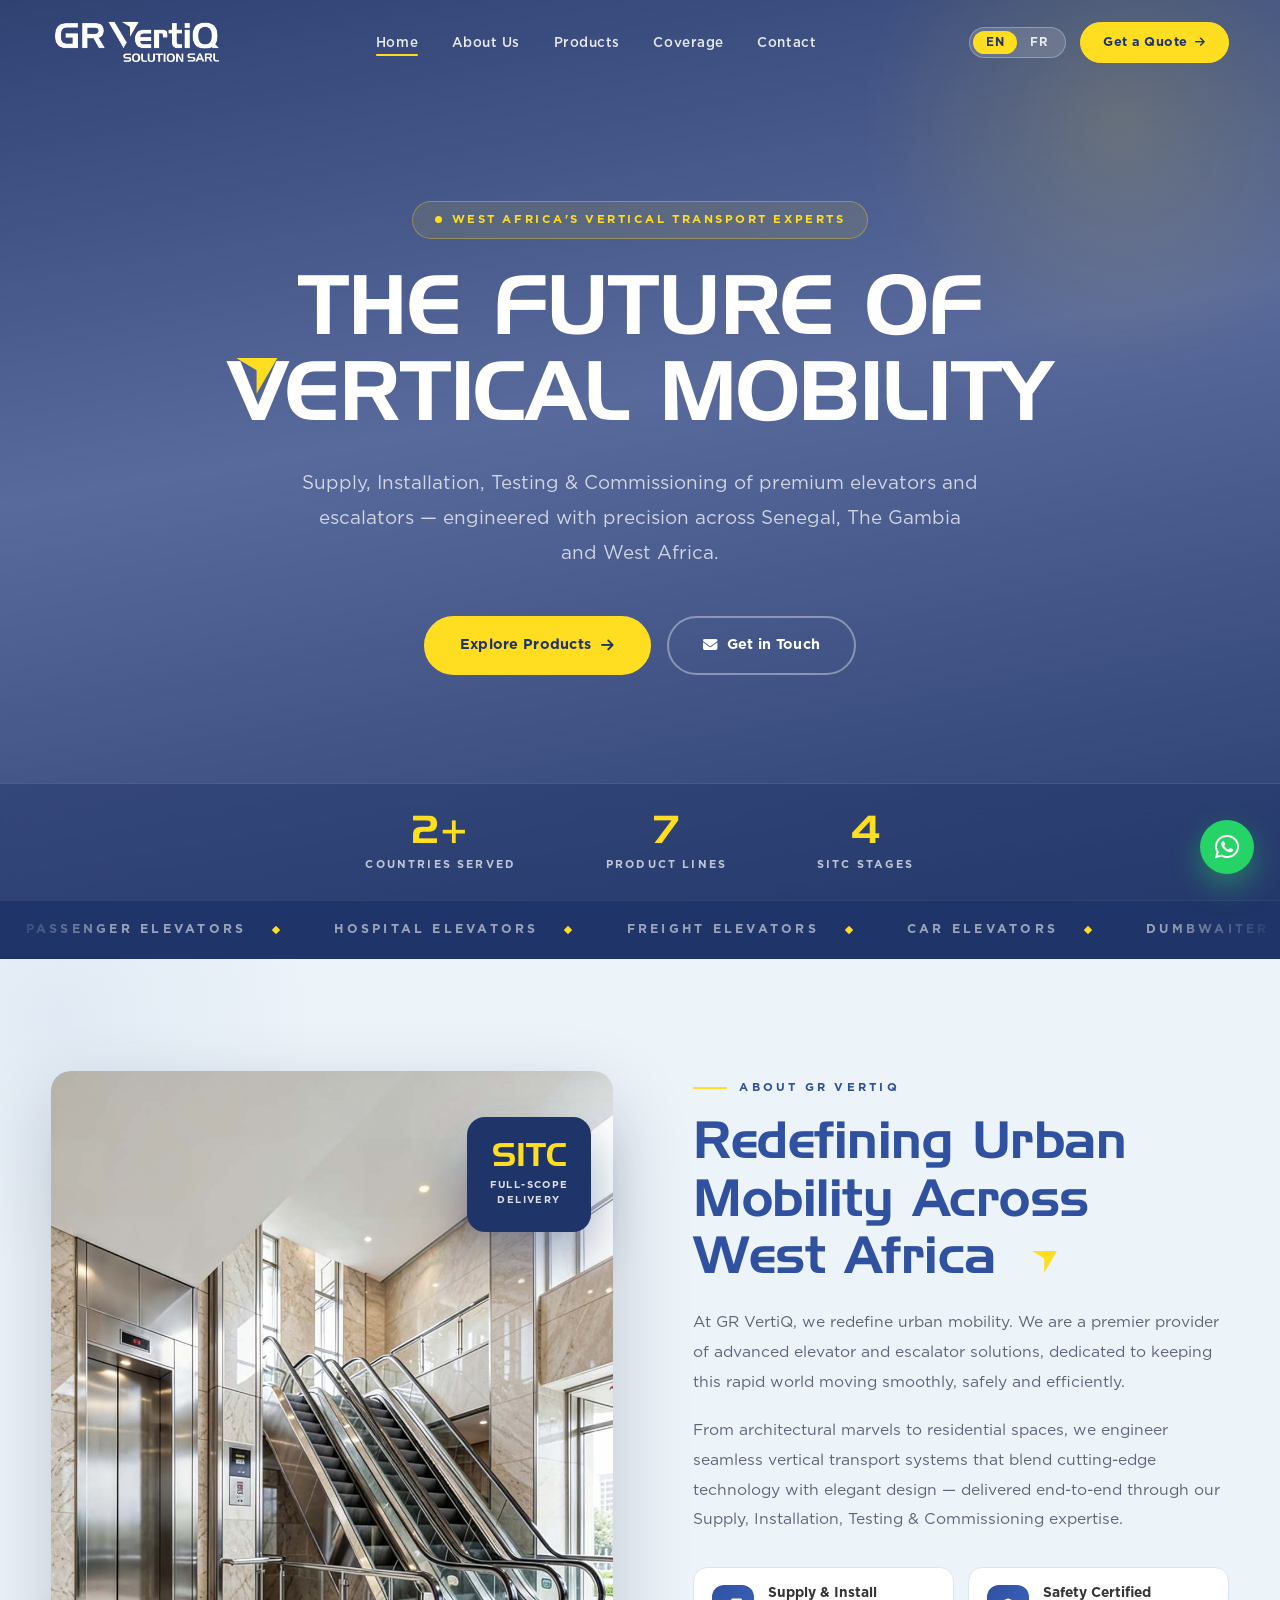
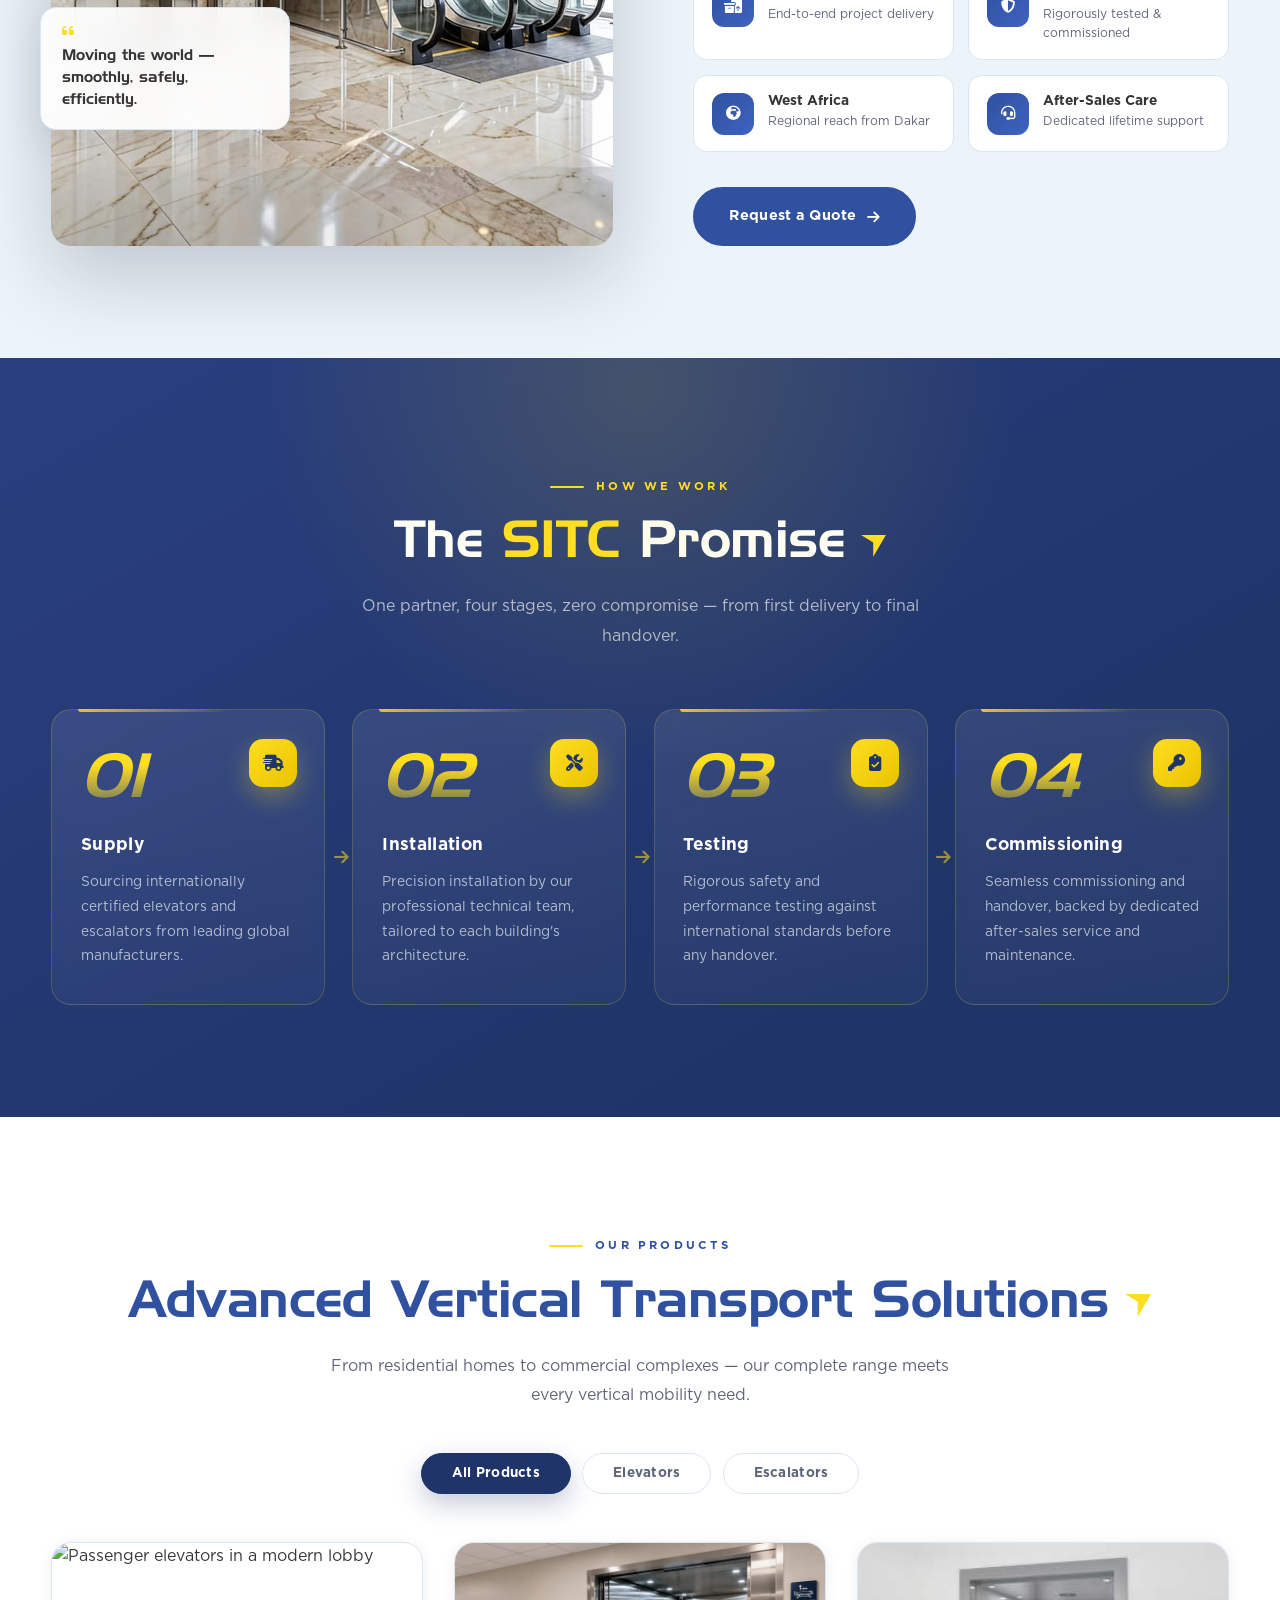
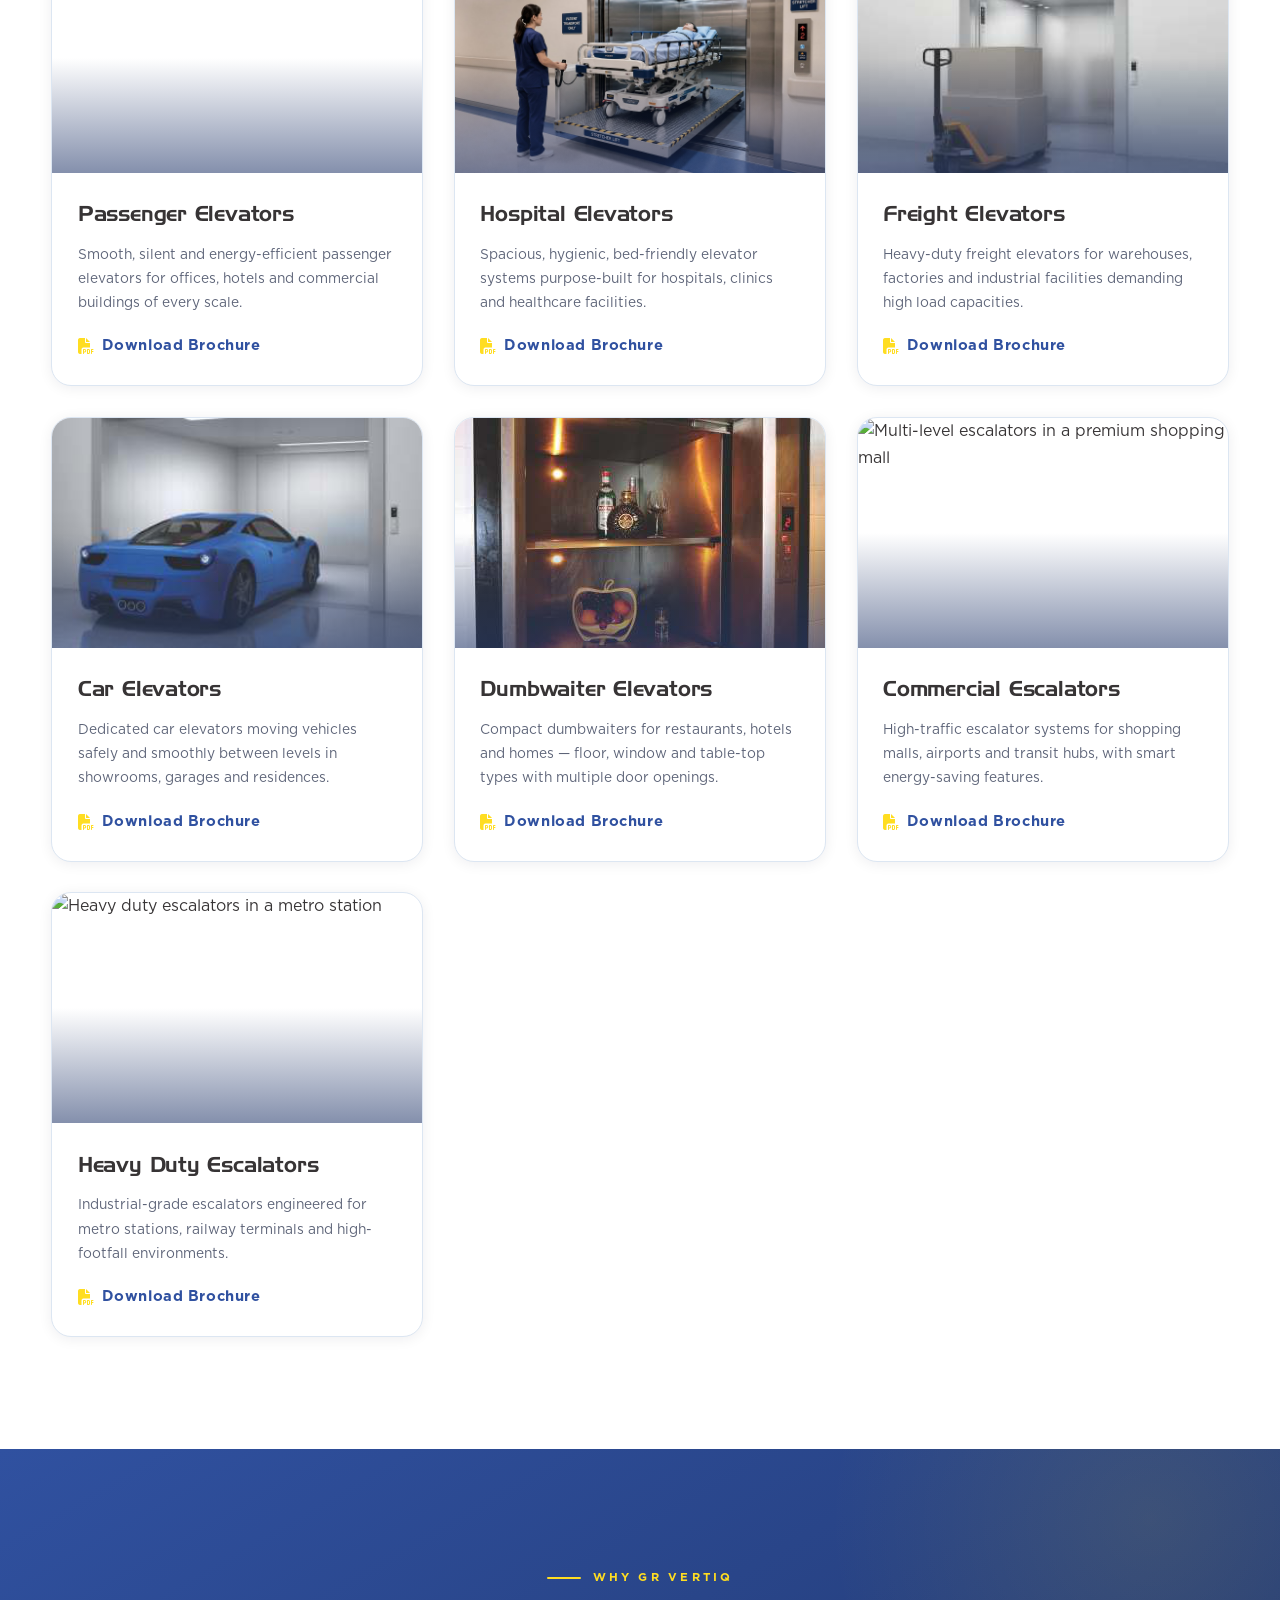
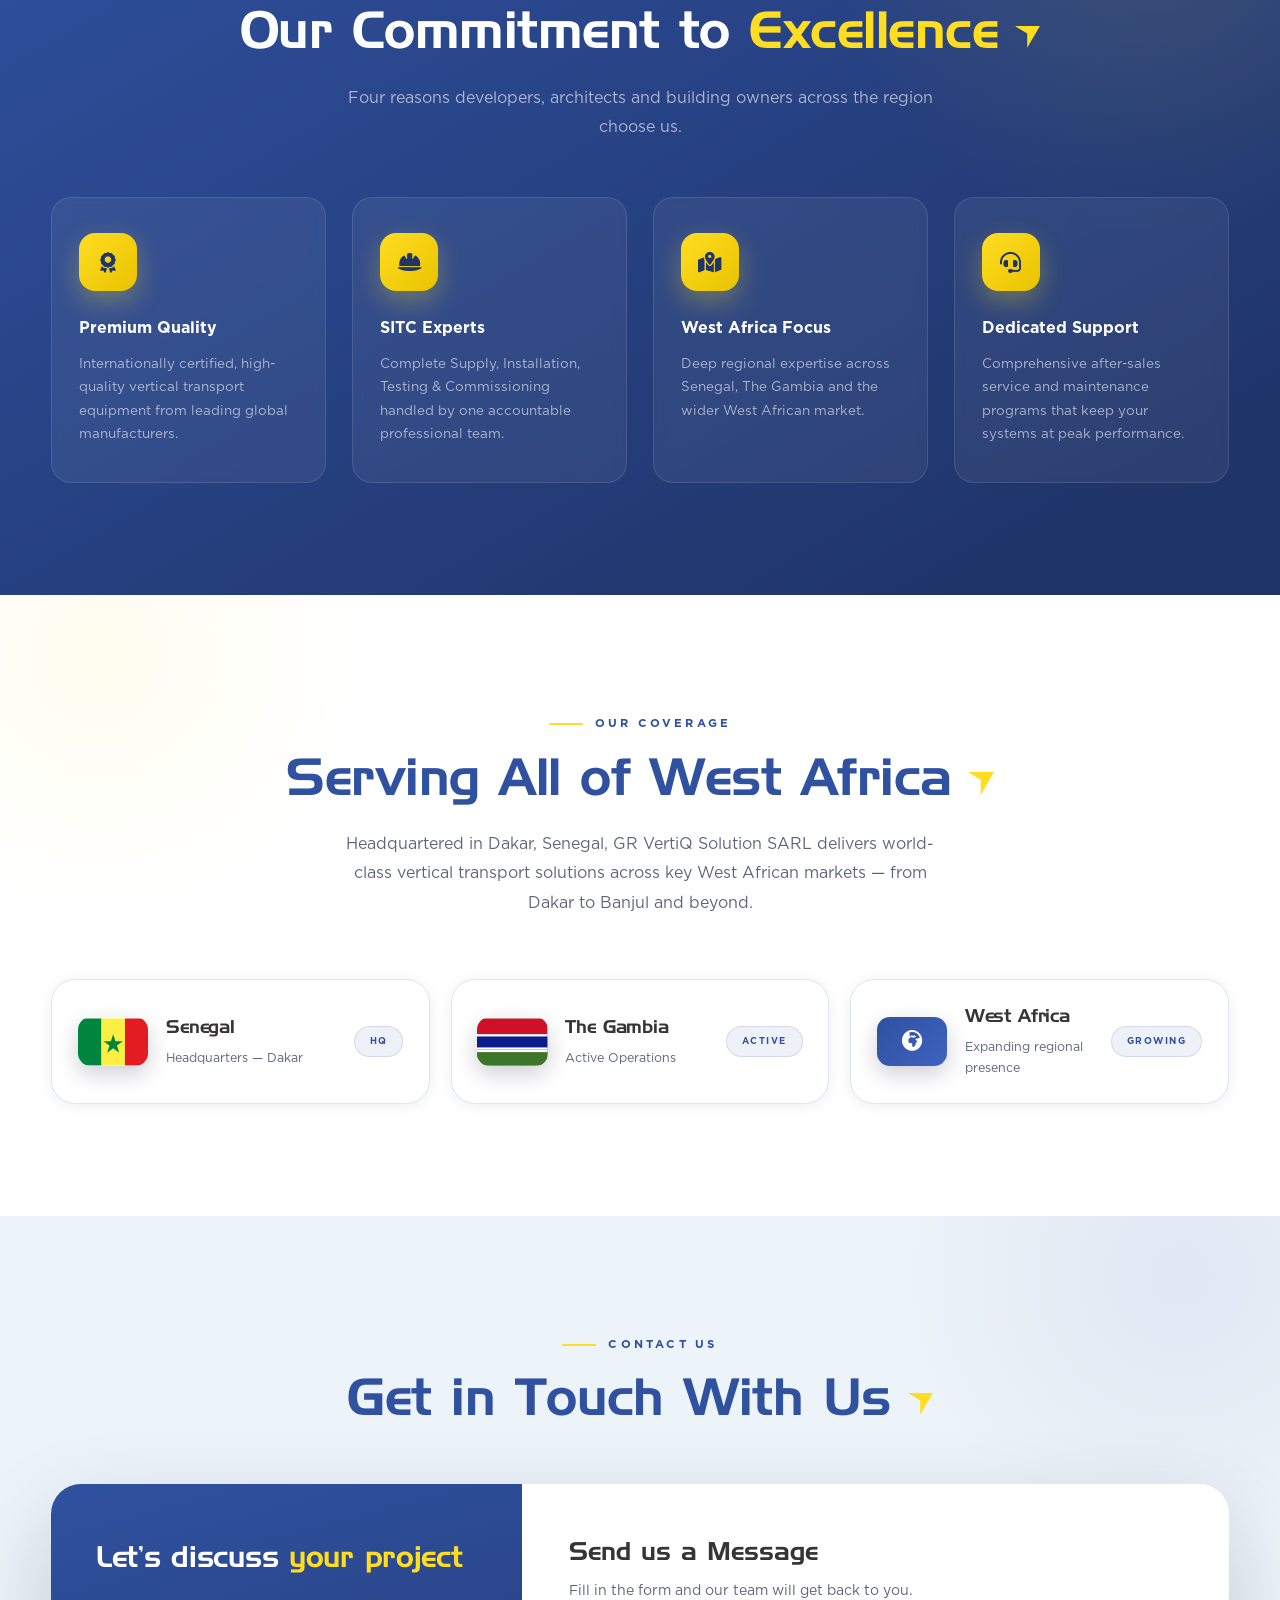
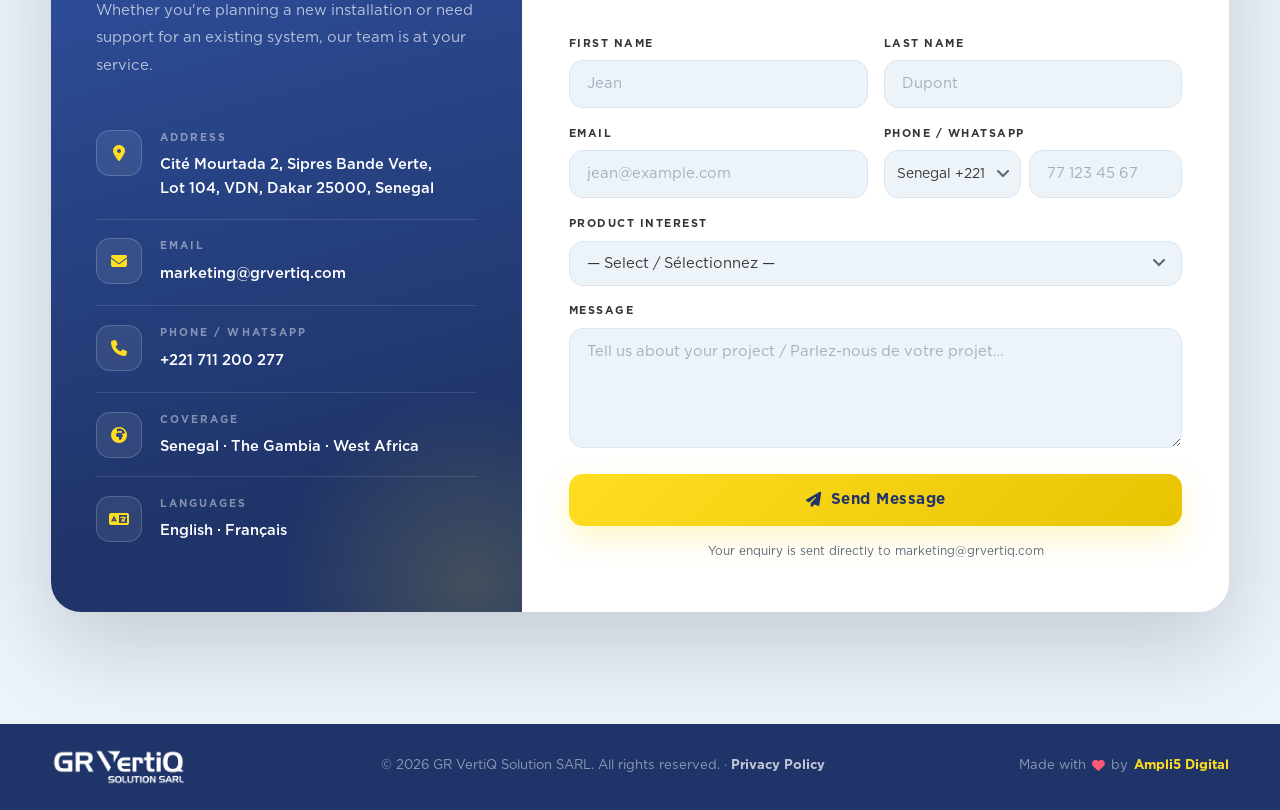
==== commit ec3389aa: "Replace hero headline with brochure tagline 'The Future of Vertical Mobility' Uppercase two-line tre" ====
--- a/index.html
+++ b/index.html
@@ -145,8 +145,8 @@
       <span class="fr-only">Experts en Transport Vertical en Afrique de l'Ouest</span>
     </div>
     <h1 class="hero-h1 h-in hd1">
-      <span class="en-only">Elevating Your World <em>to New Heights</em></span>
-      <span class="fr-only">Élevons Votre Monde <em>Vers de Nouveaux Sommets</em></span>
+      <span class="en-only">The Future of <em><span class="vf">V</span>ertical Mobility</em></span>
+      <span class="fr-only">L'Avenir de la <em>Mobilité <span class="vf">V</span>erticale</em></span>
     </h1>
     <p class="hero-sub h-in hd2">
       <span class="en-only">Supply, Installation, Testing &amp; Commissioning of premium elevators and escalators — engineered with precision across Senegal, The Gambia and West Africa.</span>
--- a/styles.css
+++ b/styles.css
@@ -98,8 +98,11 @@
 .hero-c{position:relative;z-index:2;text-align:center;color:var(--white);max-width:1000px;}
 .hero-badge{display:inline-flex;align-items:center;gap:10px;background:rgba(255,221,33,.1);border:1px solid rgba(255,221,33,.35);border-radius:50px;padding:8px 22px;font-size:.72rem;font-weight:800;letter-spacing:.22em;text-transform:uppercase;color:var(--gold);margin-bottom:1.8rem;backdrop-filter:blur(8px);}
 .hero-badge .dot{width:7px;height:7px;border-radius:50%;background:var(--gold);animation:blink 2.2s infinite;}
-.hero-h1{font-family:var(--serif);font-size:clamp(2.7rem,6.4vw,5.4rem);font-weight:500;line-height:1.06;letter-spacing:-.015em;margin-bottom:1.6rem;}
-.hero-h1 em{font-style:italic;color:var(--gold);display:block;font-weight:400;}
+.hero-h1{font-family:var(--serif);font-size:clamp(2.7rem,6.4vw,5.4rem);font-weight:500;line-height:1.06;letter-spacing:-.015em;margin-bottom:1.6rem;text-transform:uppercase;}
+.hero-h1 em{font-style:normal;color:var(--white);display:block;font-weight:600;}
+/* brochure V-flick — yellow notch inside the V of "Vertical", as on the PDF cover */
+.hero-h1 .vf{position:relative;display:inline-block;}
+.hero-h1 .vf::after{content:'';position:absolute;top:.04em;left:50%;transform:translateX(-50%);width:.5em;height:.44em;background:url("data:image/svg+xml,%3Csvg xmlns='http://www.w3.org/2000/svg' viewBox='0 0 26.7 23.3'%3E%3Cpath d='M0 0l13.06 7.92v15.34L26.61 0Z' fill='%23FFDD21'/%3E%3C/svg%3E") no-repeat center top/contain;pointer-events:none;}
 .hero-sub{font-size:clamp(1rem,1.7vw,1.18rem);color:rgba(255,255,255,.74);max-width:680px;margin:0 auto 2.8rem;line-height:1.85;font-weight:400;}
 .hero-btns{display:flex;gap:1rem;justify-content:center;flex-wrap:wrap;}
 .hero-stats{position:absolute;bottom:0;left:0;right:0;z-index:2;display:flex;justify-content:center;gap:clamp(2rem,7vw,6.5rem);padding:1.6rem 4vw;border-top:1px solid rgba(255,255,255,.12);background:rgba(31,52,104,.4);backdrop-filter:blur(14px);}
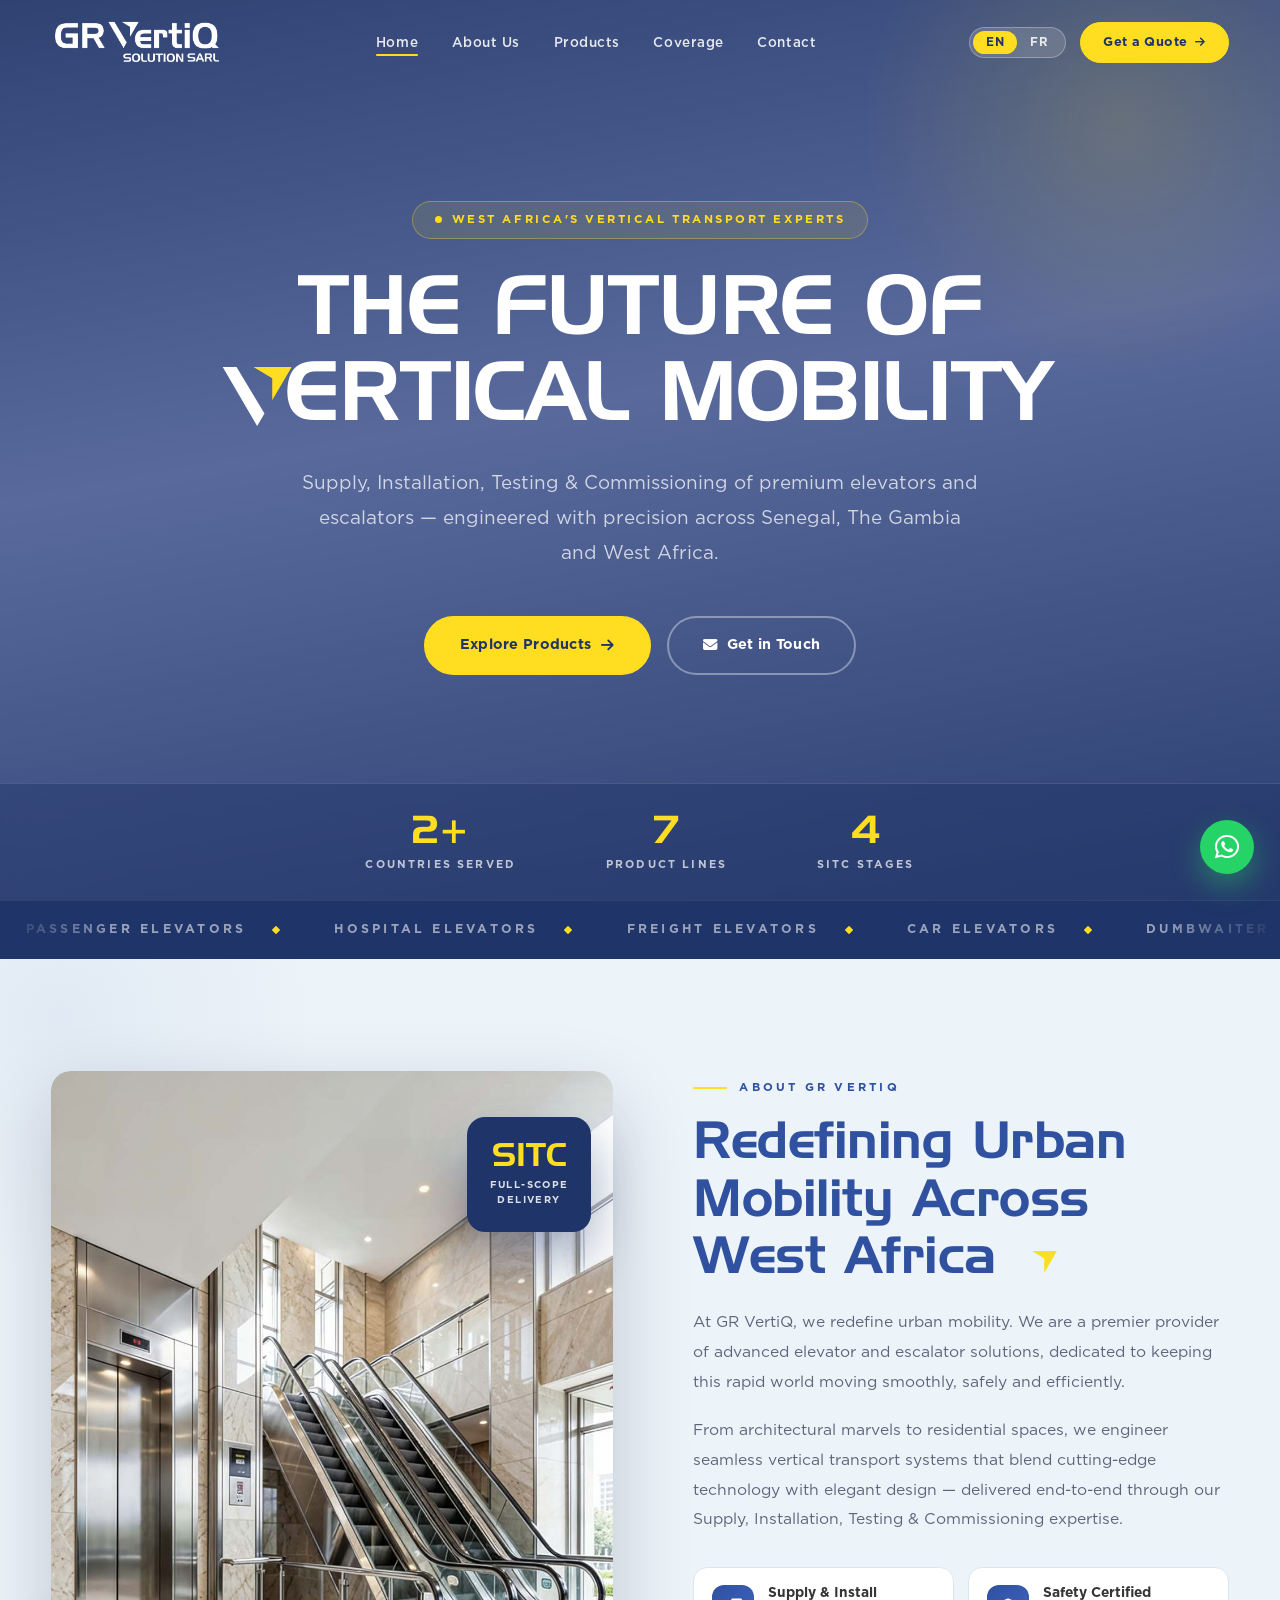
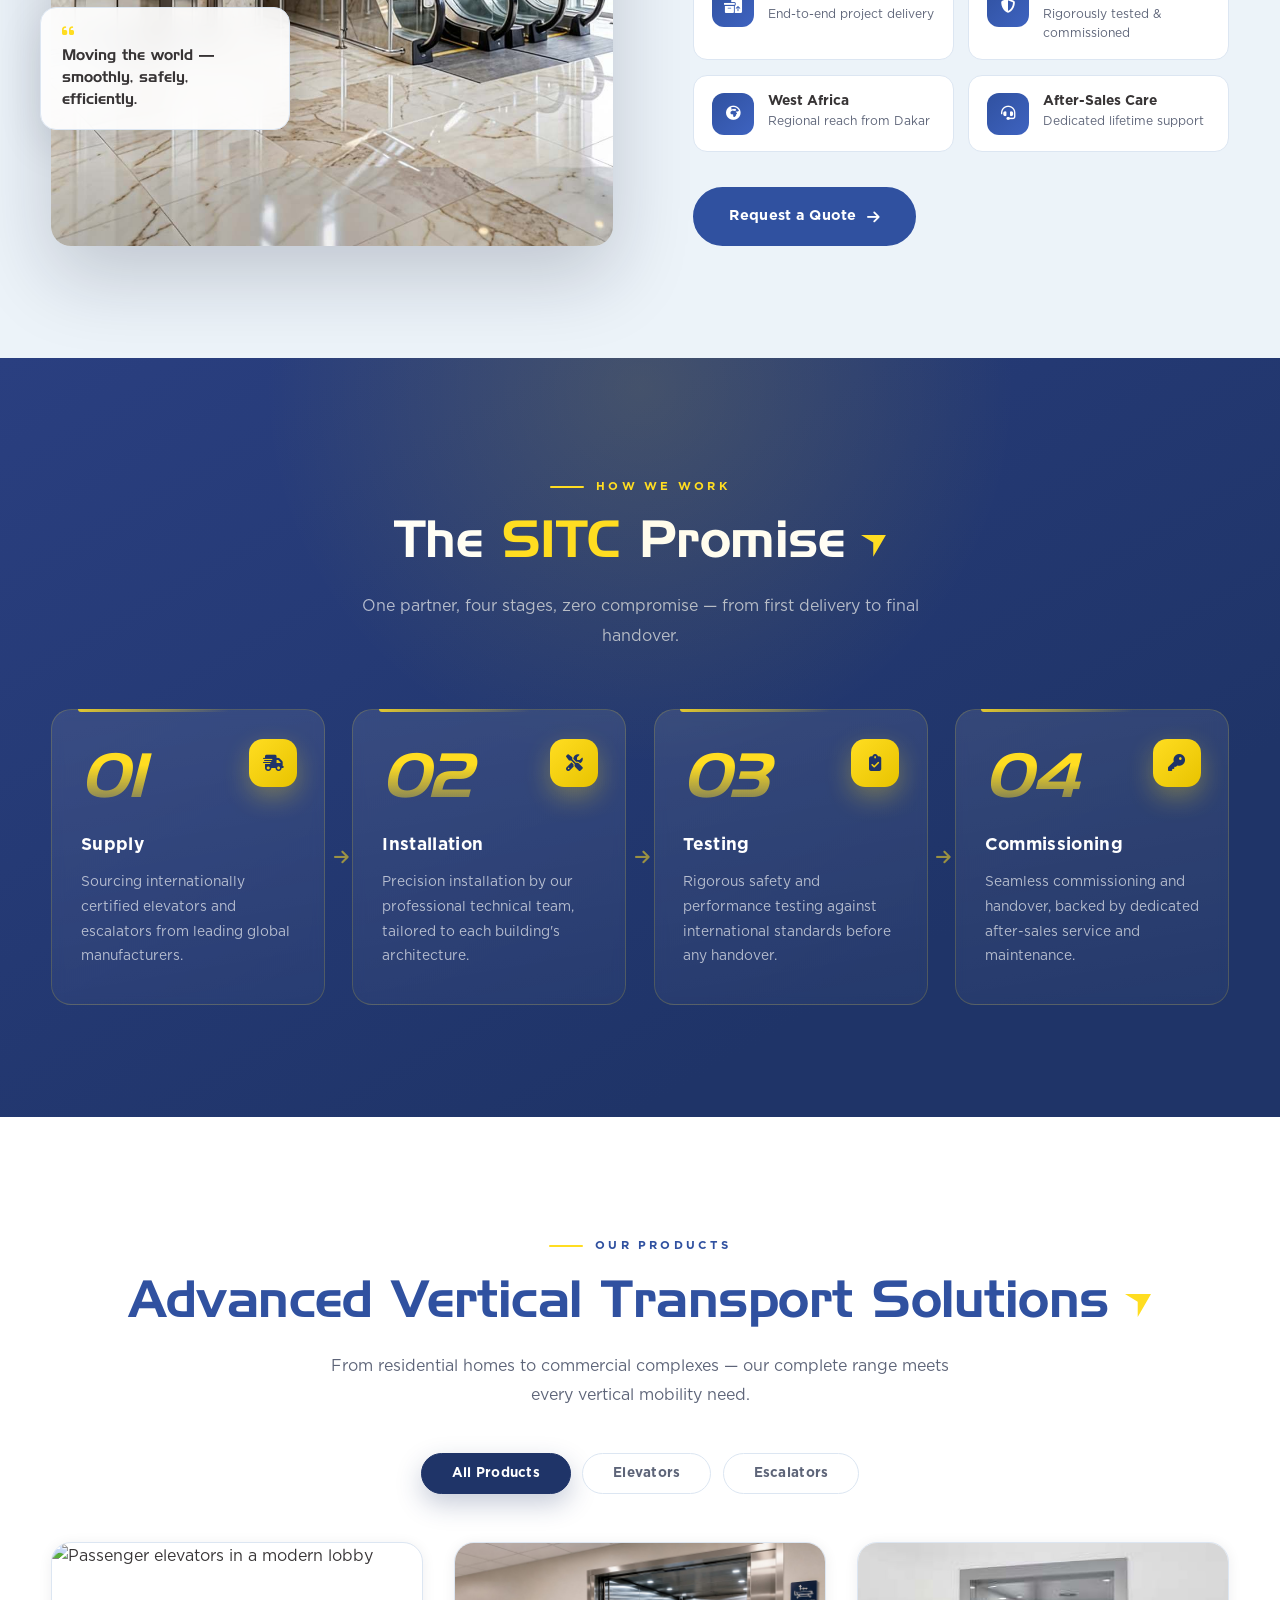
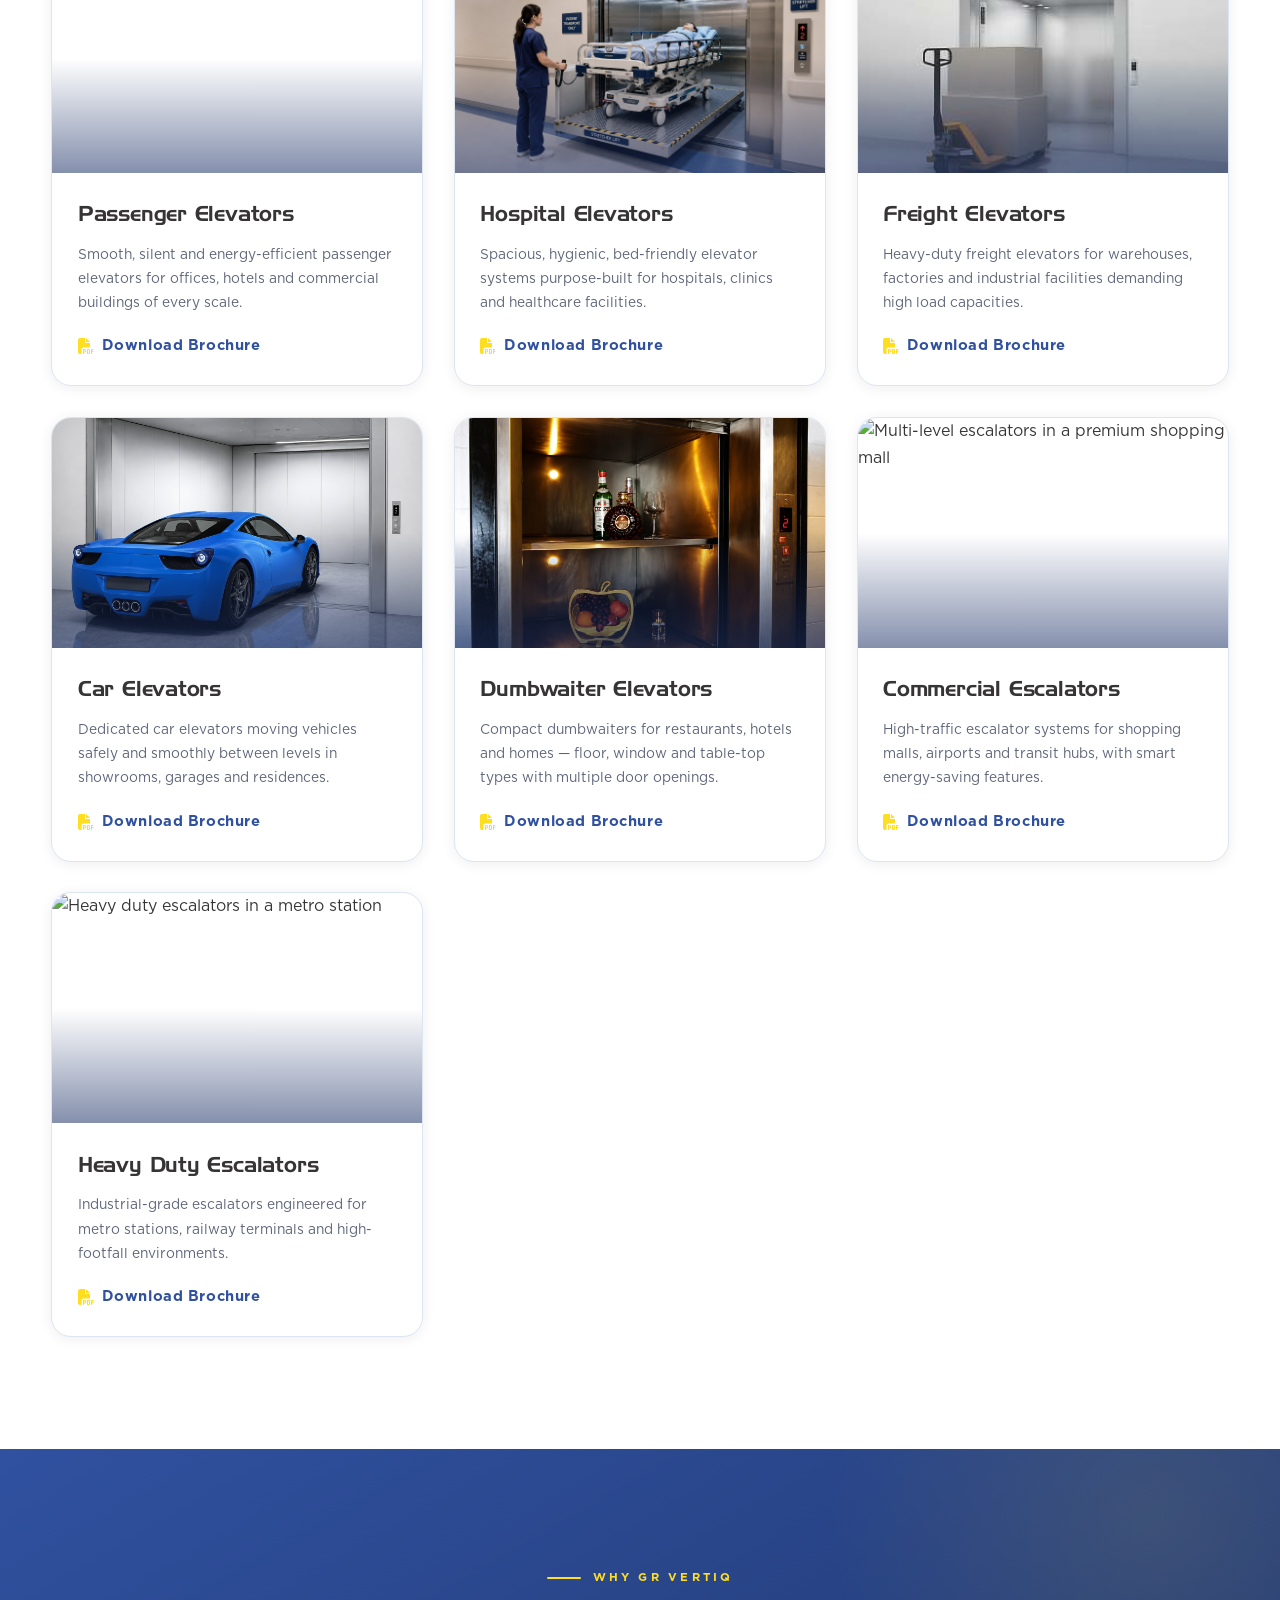
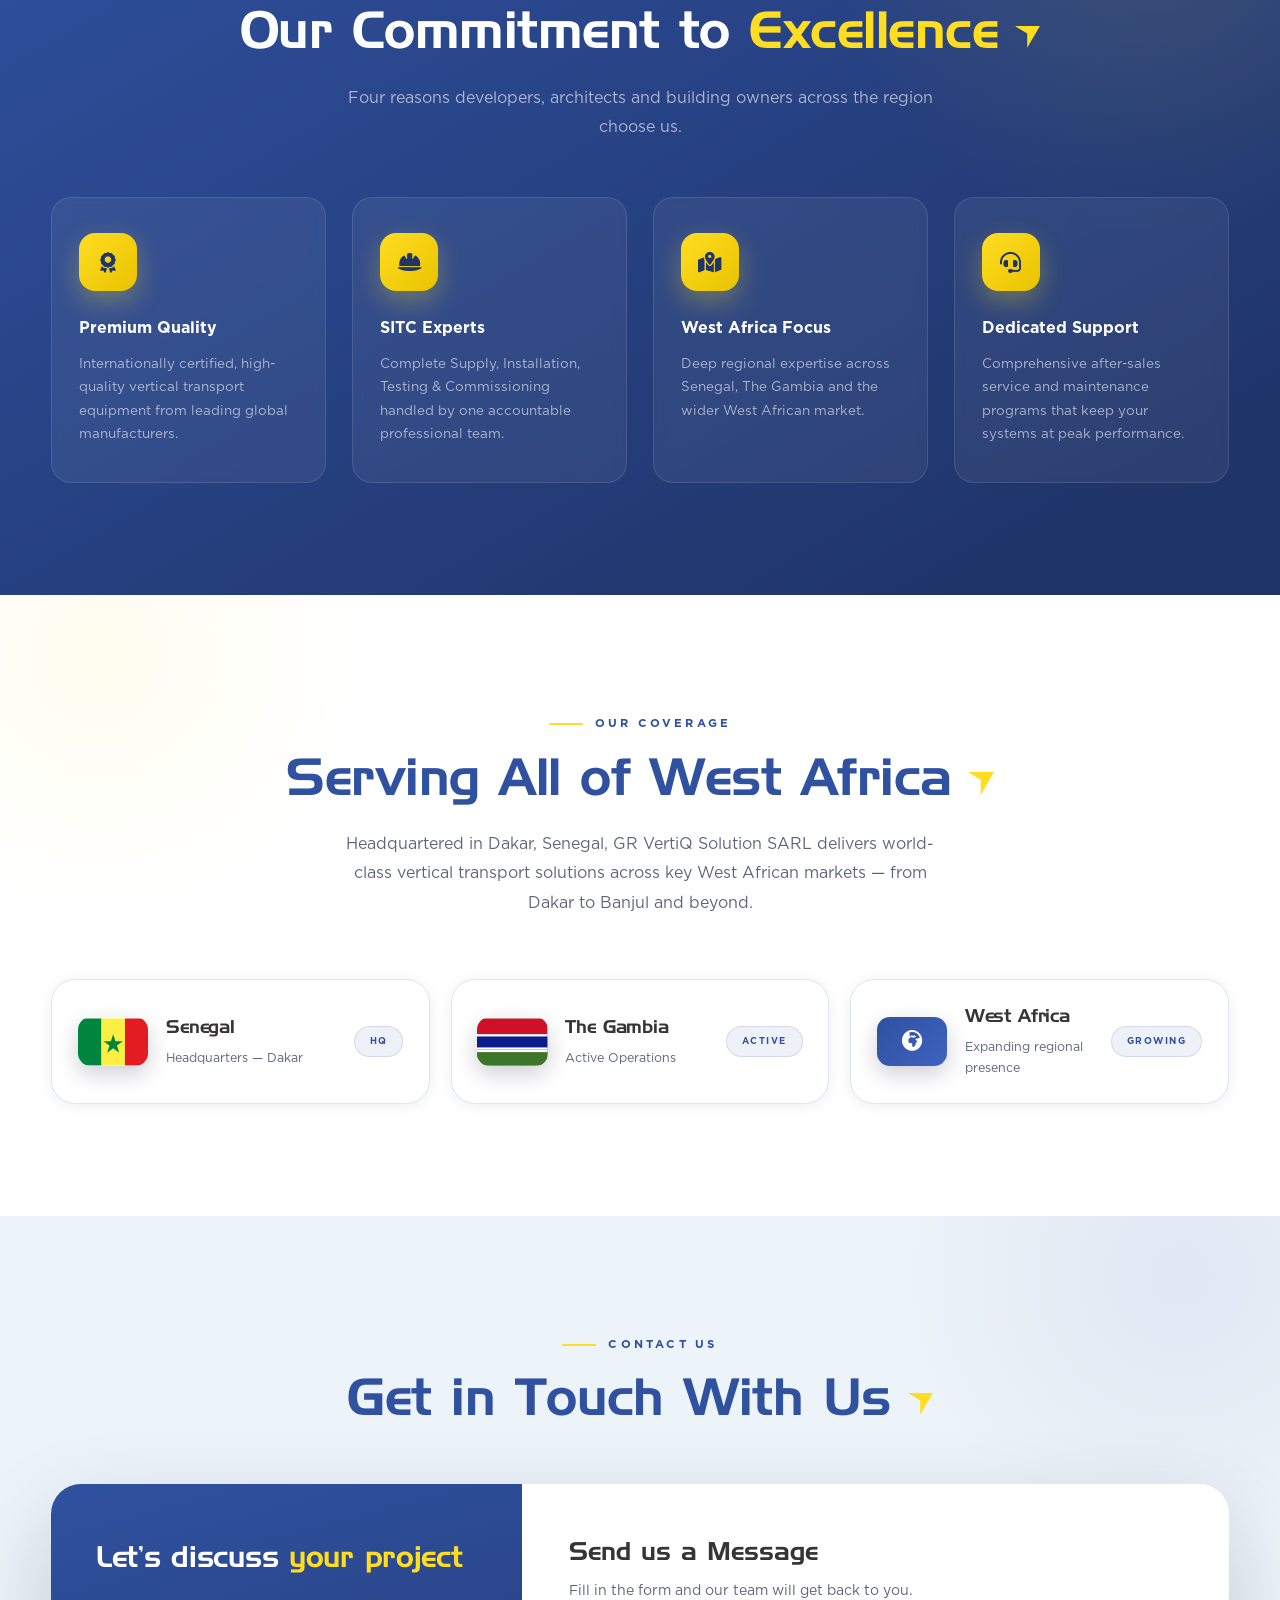
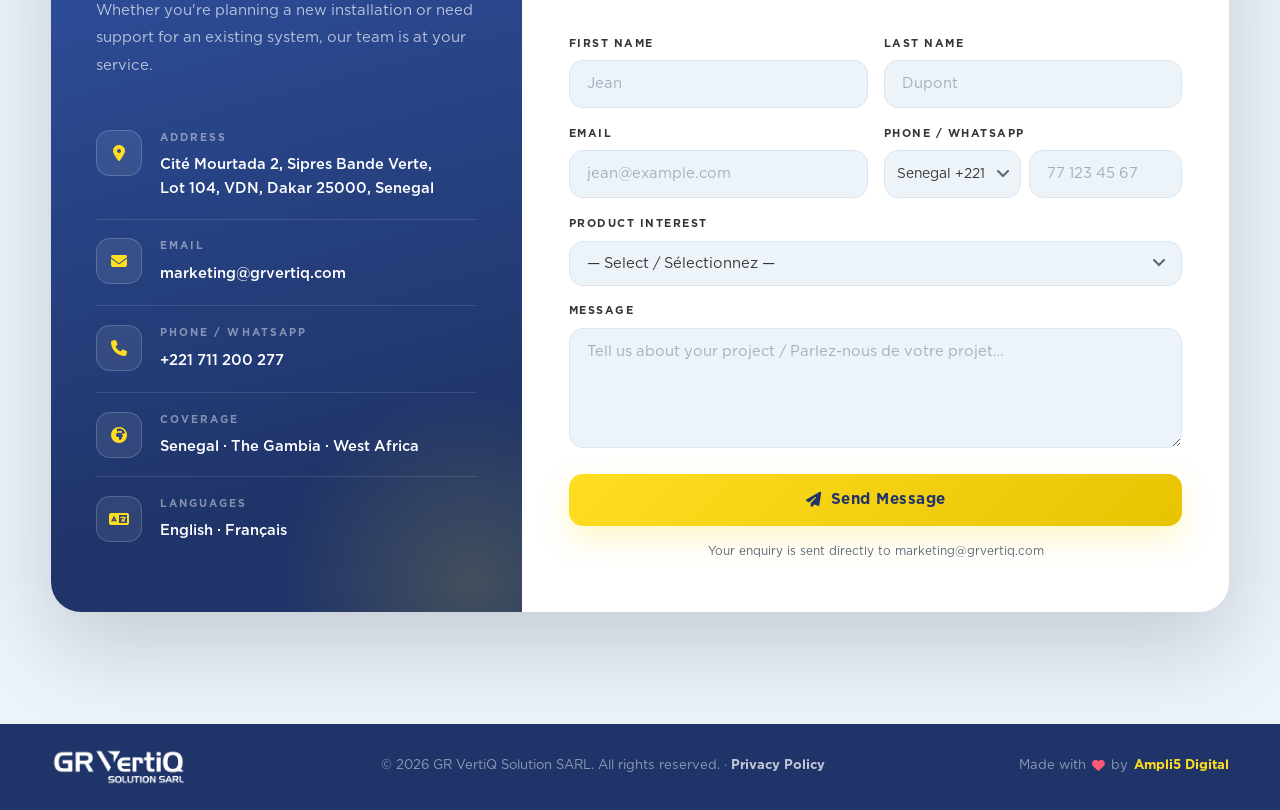
==== commit e512ed62: "Switch brochure downloads to the updated GR Vertiq PDFs New files: Passenger, Hospital, Freight (als" ====
--- a/index.html
+++ b/index.html
@@ -282,7 +282,7 @@
         <div class="pcard-body">
           <h3><span class="en-only">Passenger Elevators</span><span class="fr-only">Ascenseurs Passagers</span></h3>
           <p><span class="en-only">Smooth, silent and energy-efficient passenger elevators for offices, hotels and commercial buildings of every scale.</span><span class="fr-only">Ascenseurs silencieux et économes en énergie pour bureaux, hôtels et bâtiments commerciaux de toutes tailles.</span></p>
-          <button class="pcard-link dl-btn" data-pdf="pdf/GRVERTIQ Passenger Elevator.pdf" data-product="Passenger Elevator Brochure"><i class="fas fa-file-pdf"></i> <span class="en-only">Download Brochure</span><span class="fr-only">Télécharger la Brochure</span></button>
+          <button class="pcard-link dl-btn" data-pdf="pdf/GR Vertiq Passenger Elevator.pdf" data-product="Passenger Elevator Brochure"><i class="fas fa-file-pdf"></i> <span class="en-only">Download Brochure</span><span class="fr-only">Télécharger la Brochure</span></button>
         </div>
       </div>
 
@@ -294,7 +294,7 @@
         <div class="pcard-body">
           <h3><span class="en-only">Hospital Elevators</span><span class="fr-only">Ascenseurs Hospitaliers</span></h3>
           <p><span class="en-only">Spacious, hygienic, bed-friendly elevator systems purpose-built for hospitals, clinics and healthcare facilities.</span><span class="fr-only">Systèmes spacieux et hygiéniques, adaptés aux lits, conçus pour hôpitaux, cliniques et établissements de santé.</span></p>
-          <button class="pcard-link dl-btn" data-pdf="pdf/GRVERTIQ Hospital Elevator.pdf" data-product="Hospital Elevator Brochure"><i class="fas fa-file-pdf"></i> <span class="en-only">Download Brochure</span><span class="fr-only">Télécharger la Brochure</span></button>
+          <button class="pcard-link dl-btn" data-pdf="pdf/GR Vertiq Hospital Elevator.pdf" data-product="Hospital Elevator Brochure"><i class="fas fa-file-pdf"></i> <span class="en-only">Download Brochure</span><span class="fr-only">Télécharger la Brochure</span></button>
         </div>
       </div>
 
@@ -306,7 +306,7 @@
         <div class="pcard-body">
           <h3><span class="en-only">Freight Elevators</span><span class="fr-only">Monte-Charges</span></h3>
           <p><span class="en-only">Heavy-duty freight elevators for warehouses, factories and industrial facilities demanding high load capacities.</span><span class="fr-only">Monte-charges robustes pour entrepôts, usines et sites industriels exigeant de fortes capacités de charge.</span></p>
-          <button class="pcard-link dl-btn" data-pdf="pdf/GRVERTIQ Freight, Car & Dumbwaiter Elevator.pdf" data-product="Freight Elevator Brochure"><i class="fas fa-file-pdf"></i> <span class="en-only">Download Brochure</span><span class="fr-only">Télécharger la Brochure</span></button>
+          <button class="pcard-link dl-btn" data-pdf="pdf/GR Vertiq Freight Elevator.pdf" data-product="Freight Elevator Brochure"><i class="fas fa-file-pdf"></i> <span class="en-only">Download Brochure</span><span class="fr-only">Télécharger la Brochure</span></button>
         </div>
       </div>
 
@@ -318,7 +318,7 @@
         <div class="pcard-body">
           <h3><span class="en-only">Car Elevators</span><span class="fr-only">Ascenseurs pour Voitures</span></h3>
           <p><span class="en-only">Dedicated car elevators moving vehicles safely and smoothly between levels in showrooms, garages and residences.</span><span class="fr-only">Ascenseurs dédiés aux voitures, déplaçant les véhicules en toute sécurité entre les niveaux des showrooms, garages et résidences.</span></p>
-          <button class="pcard-link dl-btn" data-pdf="pdf/GRVERTIQ Freight, Car & Dumbwaiter Elevator.pdf" data-product="Car Elevator Brochure"><i class="fas fa-file-pdf"></i> <span class="en-only">Download Brochure</span><span class="fr-only">Télécharger la Brochure</span></button>
+          <button class="pcard-link dl-btn" data-pdf="pdf/GR Vertiq Freight Elevator.pdf" data-product="Car Elevator Brochure"><i class="fas fa-file-pdf"></i> <span class="en-only">Download Brochure</span><span class="fr-only">Télécharger la Brochure</span></button>
         </div>
       </div>
 
@@ -330,7 +330,7 @@
         <div class="pcard-body">
           <h3><span class="en-only">Dumbwaiter Elevators</span><span class="fr-only">Monte-Plats</span></h3>
           <p><span class="en-only">Compact dumbwaiters for restaurants, hotels and homes — floor, window and table-top types with multiple door openings.</span><span class="fr-only">Monte-plats compacts pour restaurants, hôtels et maisons — modèles au sol, en fenêtre ou sur table, avec plusieurs types d'ouverture.</span></p>
-          <button class="pcard-link dl-btn" data-pdf="pdf/GRVERTIQ Freight, Car & Dumbwaiter Elevator.pdf" data-product="Dumbwaiter Elevator Brochure"><i class="fas fa-file-pdf"></i> <span class="en-only">Download Brochure</span><span class="fr-only">Télécharger la Brochure</span></button>
+          <button class="pcard-link dl-btn" data-pdf="pdf/GR Vertiq Freight Elevator.pdf" data-product="Dumbwaiter Elevator Brochure"><i class="fas fa-file-pdf"></i> <span class="en-only">Download Brochure</span><span class="fr-only">Télécharger la Brochure</span></button>
         </div>
       </div>
 
@@ -342,7 +342,7 @@
         <div class="pcard-body">
           <h3><span class="en-only">Commercial Escalators</span><span class="fr-only">Escalators Commerciaux</span></h3>
           <p><span class="en-only">High-traffic escalator systems for shopping malls, airports and transit hubs, with smart energy-saving features.</span><span class="fr-only">Escalators à fort trafic pour centres commerciaux, aéroports et hubs de transit, avec fonctions d'économie d'énergie.</span></p>
-          <button class="pcard-link dl-btn" data-pdf="pdf/GRVERTIQ Escalator.pdf" data-product="Commercial Escalator Brochure"><i class="fas fa-file-pdf"></i> <span class="en-only">Download Brochure</span><span class="fr-only">Télécharger la Brochure</span></button>
+          <button class="pcard-link dl-btn" data-pdf="pdf/GR Vertiq Escalator.pdf" data-product="Commercial Escalator Brochure"><i class="fas fa-file-pdf"></i> <span class="en-only">Download Brochure</span><span class="fr-only">Télécharger la Brochure</span></button>
         </div>
       </div>
 
@@ -354,7 +354,7 @@
         <div class="pcard-body">
           <h3><span class="en-only">Heavy Duty Escalators</span><span class="fr-only">Escalators Grande Capacité</span></h3>
           <p><span class="en-only">Industrial-grade escalators engineered for metro stations, railway terminals and high-footfall environments.</span><span class="fr-only">Escalators de qualité industrielle pour stations de métro, gares et environnements à très forte affluence.</span></p>
-          <button class="pcard-link dl-btn" data-pdf="pdf/GRVERTIQ Escalator.pdf" data-product="Heavy Duty Escalator Brochure"><i class="fas fa-file-pdf"></i> <span class="en-only">Download Brochure</span><span class="fr-only">Télécharger la Brochure</span></button>
+          <button class="pcard-link dl-btn" data-pdf="pdf/GR Vertiq Escalator.pdf" data-product="Heavy Duty Escalator Brochure"><i class="fas fa-file-pdf"></i> <span class="en-only">Download Brochure</span><span class="fr-only">Télécharger la Brochure</span></button>
         </div>
       </div>
 
--- a/styles.css
+++ b/styles.css
@@ -100,9 +100,9 @@
 .hero-badge .dot{width:7px;height:7px;border-radius:50%;background:var(--gold);animation:blink 2.2s infinite;}
 .hero-h1{font-family:var(--serif);font-size:clamp(2.7rem,6.4vw,5.4rem);font-weight:500;line-height:1.06;letter-spacing:-.015em;margin-bottom:1.6rem;text-transform:uppercase;}
 .hero-h1 em{font-style:normal;color:var(--white);display:block;font-weight:600;}
-/* brochure V-flick — yellow notch inside the V of "Vertical", as on the PDF cover */
-.hero-h1 .vf{position:relative;display:inline-block;}
-.hero-h1 .vf::after{content:'';position:absolute;top:.04em;left:50%;transform:translateX(-50%);width:.5em;height:.44em;background:url("data:image/svg+xml,%3Csvg xmlns='http://www.w3.org/2000/svg' viewBox='0 0 26.7 23.3'%3E%3Cpath d='M0 0l13.06 7.92v15.34L26.61 0Z' fill='%23FFDD21'/%3E%3C/svg%3E") no-repeat center top/contain;pointer-events:none;}
+/* brochure "half V + yellow flick" — exact vectors traced from the PDF cover's VERTICAL */
+.hero-h1 .vf{position:relative;display:inline-block;color:transparent;}
+.hero-h1 .vf::after{content:'';position:absolute;top:.155em;left:50%;transform:translateX(-50%);height:.72em;aspect-ratio:21.77/18.69;background:url("data:image/svg+xml,%3Csvg xmlns='http://www.w3.org/2000/svg' viewBox='0 0 21.77 18.69'%3E%3Cpath d='M0 0l10.88 18.69 2.31-3.96L4.38 0Z' fill='%23fff'/%3E%3Cpath d='M9.71 0l5.92 3.59v6.95L21.77 0Z' fill='%23FFDD21'/%3E%3C/svg%3E") no-repeat center top/contain;pointer-events:none;}
 .hero-sub{font-size:clamp(1rem,1.7vw,1.18rem);color:rgba(255,255,255,.74);max-width:680px;margin:0 auto 2.8rem;line-height:1.85;font-weight:400;}
 .hero-btns{display:flex;gap:1rem;justify-content:center;flex-wrap:wrap;}
 .hero-stats{position:absolute;bottom:0;left:0;right:0;z-index:2;display:flex;justify-content:center;gap:clamp(2rem,7vw,6.5rem);padding:1.6rem 4vw;border-top:1px solid rgba(255,255,255,.12);background:rgba(31,52,104,.4);backdrop-filter:blur(14px);}
